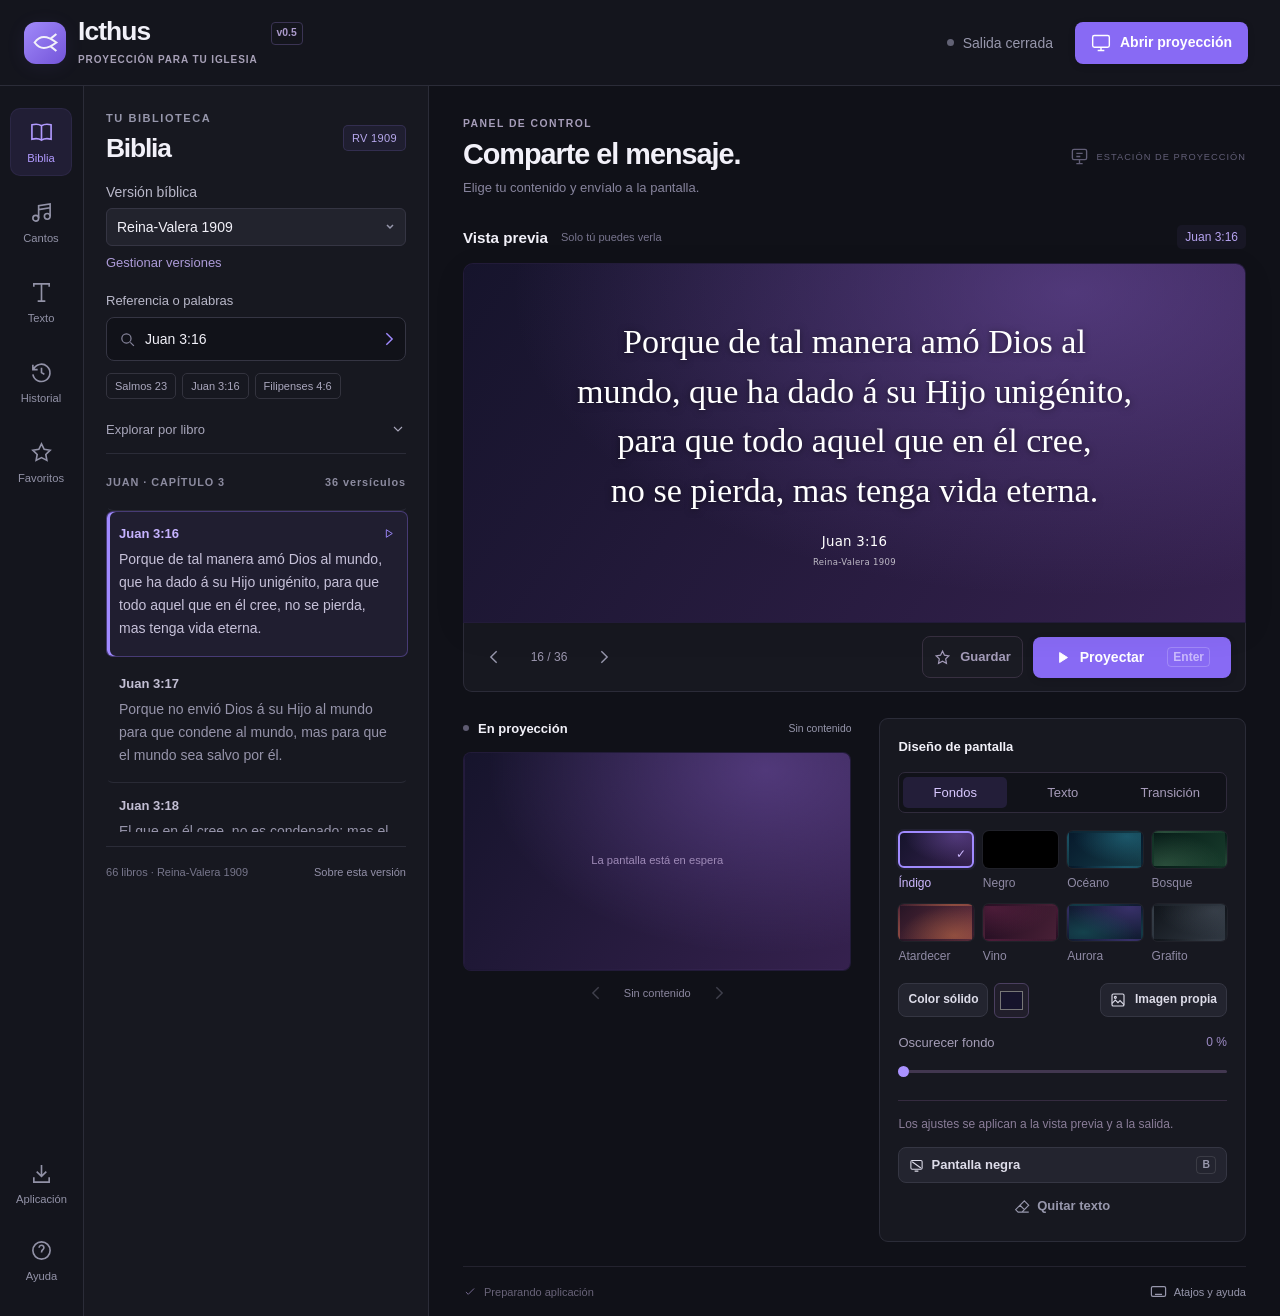
==== index.html @ 7889592a "Publicar Icthus 0.5 como aplicación independiente para Chromebook" ====
<!doctype html>
<html lang="es">
<head>
  <meta charset="utf-8"><meta name="viewport" content="width=device-width, initial-scale=1">
  <meta name="theme-color" content="#101118">
  <meta name="description" content="Icthus: busca versículos, guarda favoritos y proyecta cantos y mensajes en tu iglesia.">
  <title>Icthus · Proyección para tu iglesia</title>
  <link rel="icon" href="./favicon.svg" type="image/svg+xml">
  <link rel="manifest" href="./manifest.webmanifest" crossorigin="use-credentials">
  <link rel="stylesheet" href="./styles.css">
</head>
<body>
  <header class="app-header">
    <a class="brand icthus-brand" href="./" aria-label="Icthus, inicio"><span class="brand-mark"><svg><use href="./icons.svg#fish"/></svg></span><span><strong>Icthus</strong><small>PROYECCIÓN PARA TU IGLESIA</small></span><span class="version-tag">v0.5</span></a>
    <div class="header-actions"><span class="output-status" id="outputStatus"><i></i>Salida cerrada</span><button class="button primary" id="openOutput"><svg><use href="./icons.svg#monitor"/></svg>Abrir proyección</button></div>
  </header>
  <div class="workspace">
    <nav class="rail" aria-label="Secciones">
      <div class="rail-main">
        <button class="rail-button active" data-tab="bible" aria-label="Biblia" aria-pressed="true"><svg><use href="./icons.svg#book"/></svg><span>Biblia</span></button>
        <button class="rail-button" data-tab="songs" aria-label="Cantos" aria-pressed="false"><svg><use href="./icons.svg#music"/></svg><span>Cantos</span></button>
        <button class="rail-button" data-tab="text" aria-label="Texto libre" aria-pressed="false"><svg><use href="./icons.svg#text"/></svg><span>Texto</span></button>
        <button class="rail-button" data-tab="history" aria-label="Historial" aria-pressed="false"><svg><use href="./icons.svg#history"/></svg><span>Historial</span></button>
        <button class="rail-button" data-tab="favorites" aria-label="Favoritos" aria-pressed="false"><svg><use href="./icons.svg#star"/></svg><span>Favoritos</span></button>
      </div>
      <div class="rail-footer"><button class="rail-button" id="openAppTools" aria-label="Instalar Icthus y administrar copias"><svg><use href="./icons.svg#download"/></svg><span>Aplicación</span></button><button class="rail-button" id="openHelp" aria-label="Cómo usar la aplicación"><svg><use href="./icons.svg#help"/></svg><span>Ayuda</span></button></div>
    </nav>
    <aside class="library-panel" aria-label="Biblioteca de contenido">
      <section id="biblePanel" class="content-panel">
        <div class="panel-heading"><div><span class="eyebrow">TU BIBLIOTECA</span><h1>Biblia</h1></div><span class="version-badge" id="versionBadge">RV 1909</span></div>
        <div class="version-picker"><label for="bibleVersion">Versión bíblica</label><select id="bibleVersion"><option value="RV1909">Reina-Valera 1909</option><option value="RVR1960">Reina-Valera 1960 · añadir archivo</option><option value="TLA">Traducción en Lenguaje Actual · añadir archivo</option></select><button class="text-button" id="manageVersions">Gestionar versiones</button></div>
        <form id="bibleSearchForm" class="search-form">
          <label for="bibleSearch">Referencia o palabras</label>
          <div class="search-box"><svg><use href="./icons.svg#search"/></svg><input id="bibleSearch" placeholder="Juan 3:16 o una frase" value="Juan 3:16" autocomplete="off" spellcheck="false"><button type="submit" aria-label="Buscar versículos"><svg><use href="./icons.svg#chevron-right"/></svg></button></div>
        </form>
        <div class="quick-refs" aria-label="Referencias rápidas"><button data-ref="Salmos 23">Salmos 23</button><button data-ref="Juan 3:16">Juan 3:16</button><button data-ref="Filipenses 4:6">Filipenses 4:6</button></div>
        <details class="book-browser"><summary>Explorar por libro <svg><use href="./icons.svg#chevron-down"/></svg></summary><div class="browse-fields"><label>Libro<select id="bookSelect" aria-label="Libro de la Biblia"></select></label><label>Capítulo<select id="chapterSelect" aria-label="Capítulo de la Biblia"></select></label></div><button class="button secondary small" id="browseChapter" type="button">Ver capítulo</button></details>
        <div class="results-heading"><span id="bibleResultsTitle">Cargando Biblia…</span><span id="bibleResultsCount"></span></div>
        <div id="bibleResults" class="results-list" aria-label="Versículos encontrados"><div class="empty-library">Preparando los 66 libros…</div></div>
        <footer class="library-footer"><span id="bibleInfo">Reina-Valera 1909</span><button class="text-button" id="versionInfo">Sobre esta versión</button></footer>
      </section>
      <section id="songsPanel" class="content-panel" hidden>
        <div class="panel-heading"><div><span class="eyebrow">TU BIBLIOTECA</span><h1>Cantos</h1></div><button class="button secondary small" id="addSong" aria-label="Agregar canto"><svg><use href="./icons.svg#plus"/></svg>Agregar</button></div>
        <label class="field-label" for="songSearch">Busca en tus cantos</label><div class="search-box"><svg><use href="./icons.svg#search"/></svg><input id="songSearch" placeholder="Título o parte de la letra" autocomplete="off"></div>
        <div class="song-tools"><button class="button secondary small" id="importSongs"><svg><use href="./icons.svg#upload"/></svg>Importar</button><button class="button secondary small" id="exportSongs"><svg><use href="./icons.svg#download"/></svg>Respaldar</button><input type="file" id="songFile" accept=".txt,.json" hidden></div>
        <details class="draft-browser" id="songDraftBrowser" hidden><summary>Borradores guardados <span id="songDraftCount"></span><svg><use href="./icons.svg#chevron-down"/></svg></summary><div id="songDraftList"></div></details>
        <div class="results-heading"><span>MIS CANTOS</span><span id="songCount"></span></div>
        <div class="results-list" id="songResults" aria-label="Cantos guardados"></div>
        <footer class="library-footer">Tus cantos se guardan en este navegador.<br>Usa «Respaldar» para conservar una copia.</footer>
      </section>
      <section id="textPanel" class="content-panel" hidden>
        <div class="panel-heading"><div><span class="eyebrow">COMPARTE UN MENSAJE</span><h1>Texto libre</h1></div><svg class="heading-icon"><use href="./icons.svg#text"/></svg></div>
        <p class="panel-description">Un anuncio, una bienvenida o lo que necesites compartir.</p>
        <label class="field-label" for="freeTitle">Título <span class="muted">(opcional)</span></label><input class="text-input" id="freeTitle" maxlength="160" placeholder="Bienvenidos a casa">
        <label class="field-label" for="freeText">Mensaje</label><textarea id="freeText" class="text-input free-text" maxlength="20000" placeholder="Escribe aquí tu mensaje…"></textarea>
        <p class="field-hint">Deja una línea vacía para comenzar otra diapositiva. Los textos largos se dividen automáticamente.</p>
        <div class="draft-status-row"><span id="textDraftStatus" class="draft-status" role="status">Los cambios se guardan automáticamente.</span><button class="text-button" id="discardTextDraft">Vaciar borrador</button></div>
        <button class="button secondary" id="prepareText"><svg><use href="./icons.svg#play"/></svg>Preparar vista previa</button>
      </section>
      <section id="historyPanel" class="content-panel" hidden>
        <div class="panel-heading"><div><span class="eyebrow">VUELVE AL MENSAJE</span><h1>Historial</h1></div><svg class="heading-icon"><use href="./icons.svg#history"/></svg></div>
        <p class="panel-description">Tus últimos 60 contenidos proyectados. Elige uno para recuperarlo en la vista previa.</p>
        <div class="results-heading"><span>CONTENIDO RECIENTE</span><span id="historyCount">0</span></div>
        <div class="results-list saved-list" id="historyResults" aria-label="Historial de proyección"></div>
        <footer class="library-footer"><span>Guardado en este navegador.</span><button class="text-button" id="clearHistory">Vaciar historial</button></footer>
      </section>
      <section id="favoritesPanel" class="content-panel" hidden>
        <div class="panel-heading"><div><span class="eyebrow">SIEMPRE A MANO</span><h1>Favoritos</h1></div><svg class="heading-icon"><use href="./icons.svg#star"/></svg></div>
        <p class="panel-description">Versículos, cantos y mensajes que quieres tener a un clic.</p>
        <div class="results-heading"><span>MI SELECCIÓN</span><span id="favoritesCount">0</span></div>
        <div class="results-list saved-list" id="favoritesResults" aria-label="Contenido favorito"></div>
        <footer class="library-footer">Pulsa la estrella de la vista previa para guardar o quitar un favorito.</footer>
      </section>
    </aside>
    <main class="control-panel">
      <div class="control-heading"><div><span class="eyebrow">PANEL DE CONTROL</span><h2>Comparte el mensaje.</h2><p>Elige tu contenido y envíalo a la pantalla.</p></div><span class="control-label"><svg><use href="./icons.svg#projector"/></svg>ESTACIÓN DE PROYECCIÓN</span></div>
      <section class="song-parts-panel" id="songPartsPanel" aria-label="Partes del canto seleccionado" hidden>
        <div class="song-parts-heading"><div><span class="eyebrow">PARTES DEL CANTO</span><h3 id="songPartsTitle"></h3></div><button class="button secondary small" id="editSelectedSong">Editar partes</button></div>
        <p class="song-parts-help">Elige una parte para verla en la vista previa, o pulsa su botón <strong>Proyectar</strong> para enviarla directamente. Después puedes avanzar con las flechas del teclado.</p>
        <div id="songPartSteps" class="song-part-steps" aria-label="Secuencia del canto"></div>
      </section>
      <section class="preview-section" aria-label="Vista previa del contenido seleccionado">
        <div class="section-heading"><h3>Vista previa <span>Solo tú puedes verla</span></h3><span class="selection-label" id="selectionLabel">Cargando…</span></div>
        <div id="previewStage" class="slide-stage preview-stage" data-theme="indigo"><div class="stage-placeholder"><svg><use href="./icons.svg#book"/></svg><p>Selecciona un versículo para comenzar</p></div></div>
        <div class="preview-toolbar"><div class="slide-pagination"><button class="icon-button" id="previewPrev" aria-label="Diapositiva anterior en vista previa" disabled><svg><use href="./icons.svg#chevron-left"/></svg></button><span id="previewPosition">0 / 0</span><button class="icon-button" id="previewNext" aria-label="Siguiente diapositiva en vista previa" disabled><svg><use href="./icons.svg#chevron-right"/></svg></button></div><div class="preview-actions"><button class="button favorite-button" id="toggleFavorite" aria-label="Guardar en favoritos" aria-pressed="false" disabled><svg><use href="./icons.svg#star"/></svg><span>Guardar</span></button><button class="button primary project-button" id="projectSlide" disabled><svg><use href="./icons.svg#play"/></svg>Proyectar <kbd>Enter</kbd></button></div></div>
      </section>
      <div class="lower-grid">
        <section class="live-section" aria-label="Contenido enviado a proyección">
          <div class="section-heading"><h3><i class="live-dot" id="liveDot"></i>En proyección</h3><span class="muted" id="liveCaption">Sin contenido</span></div>
          <div id="liveStage" class="slide-stage live-stage" data-theme="indigo"><div class="stage-placeholder small-placeholder"><svg><use href="./icons.svg#monitor"/></svg><p>La pantalla está en espera</p></div></div>
          <div class="live-toolbar"><button class="icon-button" id="livePrev" aria-label="Diapositiva anterior en proyección" disabled><svg><use href="./icons.svg#chevron-left"/></svg></button><span id="livePosition">Sin contenido</span><button class="icon-button" id="liveNext" aria-label="Siguiente diapositiva en proyección" disabled><svg><use href="./icons.svg#chevron-right"/></svg></button></div>
        </section>
        <section class="display-settings" aria-label="Diseño y controles de la pantalla">
          <div class="section-heading"><h3>Diseño de pantalla</h3></div>
          <div class="design-tabs" id="designTabs" role="tablist" aria-label="Ajustes de diseño"><button id="backgroundTab" role="tab" data-design-tab="background" aria-selected="true" aria-controls="designBackground">Fondos</button><button id="textStyleTab" role="tab" data-design-tab="text" aria-selected="false" aria-controls="designText" tabindex="-1">Texto</button><button id="transitionTab" role="tab" data-design-tab="transition" aria-selected="false" aria-controls="designTransition" tabindex="-1">Transición</button></div>
          <div class="design-pane" id="designBackground" role="tabpanel" aria-labelledby="backgroundTab">
            <div class="theme-options expanded-themes" id="themeOptions" role="group" aria-label="Fondos prediseñados"></div>
            <div class="background-tools"><div class="color-background"><button id="solidMode" class="button secondary small" aria-pressed="false">Color sólido</button><input type="color" id="solidColor" value="#16142c" aria-label="Color del fondo"></div><button id="imageMode" class="button secondary small" aria-pressed="false"><svg><use href="./icons.svg#image"/></svg>Imagen propia</button></div>
            <input type="file" id="backgroundImageFile" accept="image/jpeg,image/png,image/webp" hidden>
            <div class="image-controls" id="imageControls" hidden><img id="backgroundImageThumb" alt="Imagen de fondo elegida"><div><p id="imageStatus" role="status">Se guarda en este navegador.</p><button class="text-button" id="changeBackgroundImage">Cambiar imagen</button></div></div>
            <label class="size-label" for="backgroundOverlay">Oscurecer fondo <output id="backgroundOverlayValue">0 %</output></label><input type="range" id="backgroundOverlay" min="0" max="85" step="5" value="0">
          </div>
          <div class="design-pane" id="designText" role="tabpanel" aria-labelledby="textStyleTab" hidden>
            <label class="design-label" for="fontFamily">Tipo de letra</label><select id="fontFamily"></select>
            <label class="size-label" for="fontSize">Tamaño de letra <output id="fontValue">56 px</output></label><div class="font-size-inputs"><input type="range" id="fontSize" min="20" max="160" value="56" step="1"><input id="fontSizeNumber" type="number" min="20" max="160" step="1" value="56" aria-label="Tamaño de letra en píxeles"></div>
            <div class="format-buttons" role="group" aria-label="Estilo del texto"><button id="textBold" aria-label="Negrita" aria-pressed="false"><strong>N</strong></button><button id="textItalic" aria-label="Cursiva" aria-pressed="false"><em>C</em></button><button id="textUppercase" aria-label="Mayúsculas" aria-pressed="false">Aa</button><label class="text-color-label">Color<input type="color" id="textColor" value="#ffffff" aria-label="Color del texto"></label></div>
            <div class="design-columns"><label class="design-label">Alineación<select id="textAlign"><option value="left">Izquierda</option><option value="center" selected>Centro</option><option value="right">Derecha</option></select></label><label class="design-label">Posición<select id="verticalAlign"><option value="top">Arriba</option><option value="center" selected>Centro</option><option value="bottom">Abajo</option></select></label></div>
            <label class="check-label"><input id="autoFit" type="checkbox" checked>Ajustar para que quepa</label><p class="design-hint">Reduce la letra solo cuando el texto no cabe.</p><p class="fit-status" id="fitStatus" role="status"></p>
            <details class="advanced-design"><summary>Más opciones de texto<svg><use href="./icons.svg#chevron-down"/></svg></summary>
              <label class="size-label" for="lineHeight">Interlineado <output id="lineHeightValue">1.45</output></label><input type="range" id="lineHeight" min="1" max="2" step="0.05" value="1.45">
              <label class="size-label" for="letterSpacing">Separación entre letras <output id="letterSpacingValue">0.00 em</output></label><input type="range" id="letterSpacing" min="-0.02" max="0.12" step="0.01" value="0">
              <label class="size-label" for="textMargin">Márgenes <output id="textMarginValue">8 %</output></label><input type="range" id="textMargin" min="3" max="20" step="1" value="8">
              <label class="design-label" for="textShadow">Sombra</label><select id="textShadow"><option value="none">Sin sombra</option><option value="soft" selected>Suave</option><option value="strong">Intensa</option></select>
              <label class="size-label" for="textOutline">Contorno oscuro <output id="textOutlineValue">0 px</output></label><input type="range" id="textOutline" min="0" max="3" step="0.5" value="0">
              <label class="size-label" for="referenceScale">Tamaño de la referencia <output id="referenceScaleValue">39 %</output></label><input type="range" id="referenceScale" min="0.25" max="0.6" step="0.01" value="0.39">
              <label class="check-label"><input id="showReference" type="checkbox" checked>Mostrar referencia o título</label><label class="check-label"><input id="showVersion" type="checkbox" checked>Mostrar versión bíblica</label>
            </details><button class="text-button reset-style" id="resetTextStyle">Restablecer texto</button>
          </div>
          <div class="design-pane" id="designTransition" role="tabpanel" aria-labelledby="transitionTab" hidden>
            <label class="design-label" for="transitionType">Al cambiar de diapositiva</label><select id="transitionType"><option value="none">Sin transición</option><option value="fade" selected>Fundido suave</option><option value="slide">Desplazamiento suave</option></select>
            <label class="size-label" for="transitionDuration">Duración <output id="transitionValue">0.40 s</output></label><div class="font-size-inputs"><input type="range" id="transitionDuration" min="100" max="1500" step="50" value="400"><input id="transitionSeconds" type="number" min="0.1" max="1.5" step="0.05" value="0.4" aria-label="Duración de transición en segundos"></div>
            <p class="design-hint">Usa los botones anterior y siguiente de la vista previa para probarla. La pantalla negra se activa al instante.</p>
          </div>
          <p class="design-applies">Los ajustes se aplican a la vista previa y a la salida.</p>
          <div class="screen-buttons"><button class="button secondary" id="blackout" aria-pressed="false"><svg><use href="./icons.svg#black"/></svg>Pantalla negra <kbd>B</kbd></button><button class="button subtle" id="clearOutput"><svg><use href="./icons.svg#clear"/></svg>Quitar texto</button></div>
        </section>
      </div>
      <footer class="workspace-footer"><span id="offlineStatus"><svg><use href="./icons.svg#check"/></svg>Preparando aplicación</span><button class="text-button" id="shortcutsHelp"><svg><use href="./icons.svg#keyboard"/></svg>Atajos y ayuda</button></footer>
    </main>
  </div>
  <dialog id="songDialog" class="modal song-editor-modal">
    <form id="songForm">
      <div class="modal-heading"><div><span class="eyebrow">TU BIBLIOTECA</span><h2 id="songDialogTitle">Agregar canto</h2></div><button class="icon-button" type="button" data-close="songDialog" aria-label="Cerrar editor de canto"><svg><use href="./icons.svg#close"/></svg></button></div>
      <input type="hidden" id="songId"><label class="field-label" for="songTitle">Título del canto</label><input id="songTitle" class="text-input" required maxlength="160" placeholder="Nombre del canto">
      <div class="song-editor-grid">
        <div class="song-editor-parts">
          <h3>Letra por partes</h3><p class="song-editor-help">Agrega una parte, elige si es verso, coro o precoro y escribe su letra.</p>
          <div id="songSectionsEditor" class="song-sections-editor" aria-label="Partes de la letra"></div>
          <div class="song-add-parts" aria-label="Agregar una parte"><button type="button" class="button secondary small" data-add-song-part="verse">+ Verso</button><button type="button" class="button secondary small" data-add-song-part="chorus">+ Coro</button><button type="button" class="button secondary small" data-add-song-part="prechorus">+ Precoro</button><button type="button" class="button secondary small" data-add-song-part="bridge">+ Puente</button><button type="button" class="text-button" data-add-song-part="other">Otra parte</button></div>
          <details class="song-paste" id="songPasteDetails"><summary>¿Ya tienes la letra completa? Pégala aquí</summary><label class="field-label" for="songLyrics">Letra completa</label><textarea id="songLyrics" class="text-input" maxlength="50000" rows="7" placeholder="Verso 1&#10;Letra del verso…&#10;&#10;Coro&#10;Letra del coro…"></textarea><p class="song-editor-help">Separa las partes con una línea vacía. Se reconocen encabezados como Coro, Verso 1, Precoro y Puente. Después puedes cambiar el tipo de cada parte.</p><p class="song-editor-help" id="songPasteReplace" hidden>Al convertir la letra se reemplazarán las partes de este borrador.</p><button type="button" class="button secondary small" id="splitSongLyrics">Convertir en partes</button></details>
        </div>
        <aside class="song-order-editor" aria-label="Orden de proyección del canto">
          <h3>Orden al proyectar</h3><p class="song-editor-help">Puedes repetir el coro agregándolo otra vez al orden. Su letra se guarda una sola vez.</p>
          <ol id="songOrderList" class="song-order-list" aria-label="Pasos del canto"></ol>
          <label class="field-label" for="songOrderPart">Agregar al orden</label><div class="song-order-add"><select id="songOrderPart" class="text-input"></select><button type="button" class="button secondary small" id="addSongOrder">Agregar</button></div>
          <button type="button" class="text-button" id="resetSongOrder">Usar el orden de las partes</button><p class="song-editor-help" id="songEditorCount" role="status"></p>
        </aside>
      </div>
      <div class="draft-status-row"><span id="songDraftStatus" class="draft-status" role="status">Los cambios se guardan automáticamente.</span><button type="button" class="text-button" id="discardSongDraft">Descartar borrador</button></div>
      <p class="form-error" id="songError" role="alert"></p><div class="modal-footer song-editor-footer"><button type="button" class="button secondary" data-close="songDialog">Cerrar</button><button type="submit" class="button primary">Guardar canto</button></div>
    </form>
  </dialog>
  <dialog id="versionsDialog" class="modal versions-modal">
    <div class="modal-heading"><div><span class="eyebrow">EL TEXTO QUE USA TU IGLESIA</span><h2>Versiones bíblicas</h2></div><button class="icon-button" data-close="versionsDialog" aria-label="Cerrar versiones"><svg><use href="./icons.svg#close"/></svg></button></div>
    <div id="versionAvailability" class="version-availability"></div>
    <p class="panel-description">RVR1960 y TLA se activan al importar sus archivos digitales autorizados. No vienen incluidas en esta descarga. Los archivos que importes quedarán en este navegador para buscar y proyectar sin conexión.</p>
    <label class="field-label" for="importVersionTarget">Versión del archivo</label><select class="text-input" id="importVersionTarget"><option value="RVR1960">Reina-Valera 1960</option><option value="TLA">Traducción en Lenguaje Actual</option></select>
    <label class="field-label" for="importVersionSource">Cómo importar</label><select class="text-input" id="importVersionSource"><option value="file">Archivo de tu equipo</option><option value="url">Enlace al archivo JSON</option></select>
    <div id="versionFileFields"><label class="field-label" for="bibleVersionFile">Archivo de la Biblia (.json)</label><input type="file" class="text-input" id="bibleVersionFile" accept=".json,application/json"></div>
    <div id="versionUrlFields" hidden><label class="field-label" for="bibleVersionUrl">Enlace del archivo (.json)</label><input type="url" class="text-input" id="bibleVersionUrl" placeholder="https://ejemplo.com/biblia.json" autocomplete="off" spellcheck="false"><p class="field-hint">La descarga comienza al pulsar Importar versión. Después podrás usarla sin conexión en este navegador.</p></div>
    <p class="field-hint">Se aceptan archivos de hasta 15 MB con los 66 libros, incluidos los formatos Scrollmapper y Snapshots.</p>
    <p id="versionImportError" class="form-error" role="alert"></p><p id="versionImportStatus" class="draft-status" role="status"></p>
    <div class="modal-footer"><a class="text-button" href="https://ubscopyrights.org/index.php/pages/view/rules" target="_blank" rel="noopener">Información de las ediciones</a><button class="button primary" id="importBibleVersion">Importar versión</button></div>
  </dialog>
  <dialog id="appToolsDialog" class="modal app-tools-modal" aria-labelledby="appToolsTitle">
    <div class="modal-heading"><div><span class="eyebrow">ICTHUS EN TU EQUIPO</span><h2 id="appToolsTitle">Instalación y copias</h2></div><button class="icon-button" data-close="appToolsDialog" aria-label="Cerrar instalación y copias"><svg><use href="./icons.svg#close"/></svg></button></div>
    <div class="app-tools-content">
      <h3>Instalar Icthus</h3><p id="installationStatus" role="status">Puedes instalar Icthus desde el menú de Chrome.</p>
      <button class="button primary" id="installIcthus" disabled><svg><use href="./icons.svg#download"/></svg>Instalar Icthus</button>
      <p id="installChromeHelp">En tu Chromebook, abre el menú de Chrome y elige <strong>Transmitir, guardar y compartir → Instalar página como app</strong>. También puede aparecer un icono de instalación en la barra de direcciones.</p>
      <p id="hostedInstallNotice" class="install-hint" hidden>Para tener la copia independiente, instala Icthus desde su nuevo enlace de GitHub Pages. Instalarla desde este enlace conserva el alojamiento actual.</p>
      <p id="appOfflineInfo">Abre Icthus con internet y espera el aviso «Lista sin conexión» antes de usarla sin red.</p>
      <h3>Trasladar mis datos</h3><p>La copia incluye cantos con sus partes y orden, favoritos, historial, borradores y ajustes. Guárdala para llevarlos a otro enlace o equipo.</p>
      <button class="button secondary" id="exportAppData"><svg><use href="./icons.svg#download"/></svg>Descargar copia de mis datos</button>
      <p>Las versiones bíblicas y las imágenes de fondo se vuelven a importar en el nuevo enlace.</p>
      <label for="appBackupFile" class="field-label">Restaurar una copia de Icthus (.json)</label><input id="appBackupFile" type="file" accept="application/json,.json">
      <p id="appBackupSummary" class="backup-summary" hidden></p>
      <p>Restaurar reemplaza los cantos, favoritos, historial, borradores y ajustes de este enlace por los de la copia.</p>
      <button class="button secondary" id="restoreAppData" disabled>Restaurar esta copia</button>
      <p id="appBackupError" class="form-error" role="alert"></p><p id="appBackupStatus" class="draft-status" role="status"></p>
      <section id="hostedPackageDownload" hidden><h3>Copia independiente</h3><p>Paquete preparado para publicar en GitHub Pages, con instrucciones para instalar Icthus en tu Chromebook. Tus datos personales se trasladan por separado con la copia de arriba.</p><a class="button secondary" href="./icthus-independiente.zip" download><svg><use href="./icons.svg#download"/></svg>Descargar paquete independiente</a></section>
    </div><div class="modal-footer"><button class="button secondary" data-close="appToolsDialog">Cerrar</button></div>
  </dialog>
  <dialog id="helpDialog" class="modal help-modal">
    <div class="modal-heading"><div><span class="eyebrow">EMPEZAMOS JUNTOS</span><h2>Tu pantalla, lista para compartir.</h2></div><button class="icon-button" data-close="helpDialog" aria-label="Cerrar ayuda"><svg><use href="./icons.svg#close"/></svg></button></div>
    <div class="help-content"><h3>Conecta tu Chromebook</h3><ol><li>Conecta la televisión o el proyector con el cable o adaptador adecuado.</li><li>En <strong>Configuración → Dispositivo → Pantallas</strong>, desactiva la duplicación para tener dos pantallas independientes.</li><li>Pulsa <strong>Abrir proyección</strong> y mueve esa ventana a la pantalla de la iglesia. En Chromebook puedes usar <strong>Buscar + Alt + M</strong>.</li><li>En esa ventana, pulsa <strong>Pantalla completa</strong>. Tu panel de control se queda en la Chromebook.</li></ol>
    <h3>Busca y proyecta al momento</h3><p>Escribe <strong>Juan 3:16</strong>, <strong>1 Juan 4:8</strong>, <strong>Salmos 23</strong>, un rango como <strong>Romanos 8:28-30</strong> o palabras que recuerdes. Elegir contenido solo cambia tu vista previa; pulsa <strong>Proyectar</strong> para enviarlo.</p>
    <h3>Tus cantos</h3><p>Pulsa <strong>Agregar</strong>, escribe el título y añade partes como <strong>Verso, Coro, Precoro o Puente</strong>. Cada parte tiene su propio espacio para la letra. Si ya tienes la letra completa, pégala en el editor y pulsa <strong>Convertir en partes</strong>. Revisa sus etiquetas y define el <strong>Orden al proyectar</strong>; puedes agregar el coro varias veces sin duplicar su letra.</p><p>Al elegir un canto aparece su panel de partes. Pulsa una tarjeta para preparar la vista previa o su botón <strong>Proyectar</strong> para mostrarla directamente. Las flechas del teclado avanzan por las pantallas en el orden guardado. También puedes importar letras TXT y respaldos JSON; los respaldos nuevos conservan las partes y su orden.</p><p>Los cantos se guardan en <strong>este navegador y este equipo</strong>. Usa <strong>Respaldar</strong> antes de cambiar de equipo o borrar los datos del navegador. La búsqueda encuentra títulos y letras de tu biblioteca.</p>
    <h3>Atajos fuera de los campos de escritura</h3><div class="shortcut-grid"><kbd>Enter</kbd><span>Proyectar la vista previa</span><kbd>← / →</kbd><span>Cambiar la diapositiva en proyección</span><kbd>B</kbd><span>Activar o quitar pantalla negra</span><kbd>/</kbd><span>Ir al buscador de la sección actual</span><kbd>F</kbd><span>Pantalla completa, en la ventana de proyección</span></div>
    <h3>Fondos y estilo de texto</h3><p>En <strong>Diseño de pantalla</strong> encontrarás las pestañas <strong>Fondos</strong>, <strong>Texto</strong> y <strong>Transición</strong>. Puedes elegir un fondo prediseñado, un color o una imagen propia; ajustar la tipografía, el tamaño y la distribución; y elegir el cambio entre diapositivas. Las imágenes se guardan en este navegador. El tamaño se adapta a la resolución de la pantalla.</p><p><strong>Ajustar para que quepa</strong> reduce la letra cuando hace falta para mostrar el texto completo. Si lo desactivas, revisa el aviso de desbordamiento. Las transiciones respetan la preferencia de movimiento reducido del equipo.</p>
    <h3>Historial y favoritos</h3><p><strong>Historial</strong> conserva los últimos 60 contenidos que envíes a proyección. La estrella de la vista previa guarda un <strong>Favorito</strong>, con su versión bíblica. Recuperar contenido siempre lo prepara primero en la vista previa.</p>
    <h3>Borradores automáticos</h3><p>Mientras escribes un canto o anuncio, Icthus guarda un borrador en este navegador. Los anuncios se recuperan al abrir la aplicación; los cantos se retoman desde <strong>Cantos → Borradores guardados</strong>. Al guardar un canto en tu biblioteca se elimina su borrador. Si no hay espacio para guardar, aparecerá un aviso.</p>
    <h3>Versiones bíblicas</h3><p>La descarga incluye <strong>Reina-Valera 1909</strong>, con su ortografía original, de dominio público. <strong>Reina-Valera 1960</strong> y <strong>Traducción en Lenguaje Actual</strong> aparecen como pendientes hasta que importes sus archivos autorizados en <strong>Gestionar versiones</strong>. El selector conserva la edición activa cuando el archivo solicitado no está cargado.</p><p id="activeVersionCopyright">Reina-Valera 1909 · Dominio público.</p><p>Fuente de RV1909: <a href="https://ebible.org/find/details.php?id=spaRV1909" target="_blank" rel="noopener">eBible.org</a>. <a href="https://support.google.com/chromebook/answer/1060909?hl=es" target="_blank" rel="noopener">Ayuda de Google sobre pantallas</a>.</p>
    <h3>Sin conexión y desde cero</h3><p>Abre la aplicación con internet al menos una vez y espera el aviso <strong>Lista sin conexión</strong>. Después podrás usar el contenido descargado en el mismo navegador. Puedes descargar el código para estudiarlo y seguir construyendo esta aplicación.</p><a class="button secondary code-download" href="./icthus-codigo.zip" download><svg><use href="./icons.svg#download"/></svg>Descargar código fuente</a></div>
  </dialog>
  <div id="toast" class="toast" role="status" aria-live="polite" hidden></div>
  <noscript>Activa JavaScript para buscar y proyectar contenido.</noscript>
  <script type="module" src="./app.js"></script>
</body>
</html>
---- styles.css ----
:root{color-scheme:dark;--bg:#101118;--panel:#171820;--raised:#20212c;--border:#2b2c38;--muted:#9797ac;--text:#f2f1f9;--purple:#a08aff;--accent:#886af4;--green:#69d8ad;font-family:Inter,ui-sans-serif,-apple-system,BlinkMacSystemFont,'Segoe UI',sans-serif;font-size:16px}
*{box-sizing:border-box}body{margin:0;background:var(--bg);color:var(--text)}button,input,textarea,select{font:inherit}button,a,input,textarea,select{-webkit-tap-highlight-color:transparent}button{cursor:pointer;color:inherit}button:disabled{opacity:.35;cursor:default}button:focus-visible,a:focus-visible,summary:focus-visible{outline:2px solid var(--purple);outline-offset:4px}input:focus-visible,textarea:focus-visible,select:focus-visible{outline:2px solid var(--purple);outline-offset:1px}svg{width:20px;height:20px;flex-shrink:0;fill:none;stroke:currentColor;stroke-width:1.7}a{color:var(--purple)}button{border:0;background:none}h1,h2,h3,p{margin:0}h1{font-size:1.65rem;font-weight:650;letter-spacing:-.045em}h2{font-size:1.65rem;font-weight:620;letter-spacing:-.035em}h3{font-size:.95rem;font-weight:570}kbd{font-family:inherit;font-size:.75rem;color:var(--muted);border:1px solid #ffffff1c;border-radius:4px;padding:2px 5px;line-height:1.2}button kbd{margin-left:14px}.muted{color:var(--muted)}[hidden]{display:none!important}.eyebrow{display:block;font-size:.69rem;font-weight:650;letter-spacing:.14em;color:var(--muted);margin-bottom:9px}
.app-header{height:86px;padding:0 32px 0 24px;display:flex;align-items:center;justify-content:space-between;border-bottom:1px solid var(--border);background:#14151d}.brand{display:flex;align-items:center;gap:12px;text-decoration:none;color:var(--text);font-size:.7rem;font-weight:550;letter-spacing:.08em;line-height:1.55}.brand strong{font-size:.92rem;font-weight:750;letter-spacing:.105em}.brand-mark{height:42px;width:42px;background:linear-gradient(135deg,#a18afa,#7354d9);border-radius:12px;display:grid;place-items:center;box-shadow:0 3px 20px #8a6df014}.brand-mark svg{width:25px;height:25px}.version-tag{border:1px solid #3b3454;color:#ab9acb;font-size:.65rem;padding:2px 5px;border-radius:4px;letter-spacing:0;margin-left:1px}.header-actions{display:flex;gap:22px;align-items:center}.output-status{font-size:.875rem;color:var(--muted);display:flex;gap:9px;align-items:center}.output-status i{height:7px;width:7px;border-radius:50%;background:#626275}.output-status.connected{color:var(--green)}.output-status.connected i{background:var(--green);box-shadow:0 0 10px #69d8ad30}
.button{display:inline-flex;justify-content:center;align-items:center;gap:9px;min-height:42px;border-radius:8px;font-size:.875rem;font-weight:560;padding:10px 16px;text-decoration:none;transition:background .15s,transform .15s;line-height:1.3}.button:active:not(:disabled){transform:translateY(1px)}.primary{background:var(--accent);color:#fff;box-shadow:0 2px 7px #0002}.primary:hover:not(:disabled){background:#997bf8}.secondary{background:#23242f;border:1px solid #353643;color:#dddce9}.secondary:hover:not(:disabled){background:#2e2f3c}.subtle{color:var(--muted);border:1px solid transparent}.subtle:hover{background:var(--raised);color:var(--text)}.button.small{min-height:34px;padding:7px 12px;font-size:.8125rem}.button.small svg{width:16px;height:16px}.icon-button{width:34px;height:34px;border-radius:7px;display:inline-grid;place-items:center;color:var(--muted);flex-shrink:0}.icon-button:hover:not(:disabled){background:#ffffff0a;color:var(--text)}.icon-button.purple{background:#a08aff16;color:var(--purple);border:1px solid #a08aff33}.icon-button.purple:hover{background:#a08aff2c}.text-button{display:inline-flex;gap:7px;align-items:center;color:var(--muted);padding:0;font-size:.75rem}.text-button:hover{color:var(--purple)}.text-button svg{width:17px;height:17px}
.workspace{display:grid;grid-template-columns:84px 345px minmax(0,1fr);min-height:calc(100vh - 86px)}.rail{display:flex;flex-direction:column;align-items:center;justify-content:space-between;border-right:1px solid var(--border);padding:22px 10px;gap:28px;background:#14151d}.rail-main{display:grid;gap:12px;width:100%}.rail-button{display:flex;flex-direction:column;align-items:center;justify-content:center;gap:8px;color:#9292a7;width:62px;height:68px;border-radius:10px;font-size:.7rem}.rail-button svg{width:23px;height:23px}.rail-button.active{background:#8c6afa1b;color:#b19aff;box-shadow:inset 0 0 0 1px #a08aff14}.rail-button:hover{background:#ffffff06}.rail-button.active:hover{background:#8c6afa25}.library-panel{border-right:1px solid var(--border);background:var(--panel);min-width:0}.content-panel{display:flex;flex-direction:column;height:calc(100vh - 86px);min-height:730px;padding:26px 22px 0}.panel-heading{display:flex;justify-content:space-between;align-items:center;margin-bottom:26px}.version-badge{font-size:.69rem;letter-spacing:.03em;background:#8c6afa13;border:1px solid #a08aff27;border-radius:5px;color:#b7a8ed;padding:6px 8px}.search-form label,.field-label{display:block;font-size:.8125rem;color:#b9b8c9;margin-bottom:9px}.search-box{display:flex;align-items:center;gap:9px;border:1px solid #353543;border-radius:8px;background:#111219;min-height:44px;padding-left:12px}.search-box>svg{width:17px;height:17px;color:#88869d}.search-box input{width:100%;min-width:0;border:0;background:transparent;outline:none;color:var(--text);font-size:.875rem;padding:11px 0}.search-box:focus-within{border-color:#a08aff;box-shadow:0 0 0 2px #a08aff14}.search-box input:focus-visible{outline:none}.search-box button{height:42px;width:34px;display:grid;place-items:center;color:var(--purple);flex-shrink:0}.search-box input::placeholder{color:#747488}.quick-refs{display:flex;gap:6px;flex-wrap:wrap;margin:12px 0 22px}.quick-refs button{padding:6px 8px;border:1px solid #33333e;color:#aaa7bd;font-size:.69rem;border-radius:5px;white-space:nowrap}.quick-refs button:hover{border-color:#7663b2;color:#c6b8fa;background:#a08aff09}.book-browser{padding-bottom:16px;border-bottom:1px solid var(--border);margin-bottom:20px}.book-browser summary{display:flex;align-items:center;justify-content:space-between;font-size:.8125rem;color:#a8a6ba;cursor:pointer;list-style:none}.book-browser summary::-webkit-details-marker{display:none}.book-browser summary svg{width:16px;height:16px}.book-browser[open] summary svg{transform:rotate(180deg)}.browse-fields{display:grid;grid-template-columns:1fr 86px;gap:8px;margin:15px 0 10px}.browse-fields label{font-size:.75rem;color:var(--muted);display:grid;gap:6px}select{width:100%;background:#22232d;border:1px solid #353543;border-radius:6px;padding:8px 26px 8px 10px;appearance:none;color:var(--text);background-image:url("data:image/svg+xml,%3Csvg xmlns='http://www.w3.org/2000/svg' width='12' height='12' fill='none' stroke='%239797ac' stroke-width='1.5'%3E%3Cpath d='m3 4 3 3 3-3'/%3E%3C/svg%3E");background-repeat:no-repeat;background-position:right 9px center}.results-heading{display:flex;justify-content:space-between;gap:5px;margin-bottom:12px;font-size:.68rem;letter-spacing:.085em;font-weight:600;color:#8c8b9f;line-height:1.5}.results-list{overflow:auto;flex:1;min-height:130px;margin-right:-10px;padding-right:8px;scrollbar-width:thin;scrollbar-color:#3b3b4b transparent}.verse-card{display:block;width:100%;text-align:left;border:1px solid transparent;border-bottom-color:#292a35;padding:14px 12px 15px;border-radius:7px;position:relative}.verse-card .verse-title{display:flex;justify-content:space-between;align-items:center;font-size:.8125rem;color:#c3bfd4;font-weight:600;margin-bottom:7px}.verse-card .verse-title svg{width:13px;height:13px;color:var(--purple);opacity:0}.verse-card .verse-body{font-size:.875rem;line-height:1.65;color:#9694aa;display:-webkit-box;-webkit-line-clamp:4;-webkit-box-orient:vertical;overflow:hidden}.verse-card:hover{background:#ffffff03}.verse-card.selected{background:#8b6bf014;border-color:#8e6ff05c;box-shadow:inset 3px 0 #a08aff;margin-bottom:4px}.verse-card.selected .verse-title{color:#c6b3ff}.verse-card.selected .verse-title svg{opacity:1}.verse-card.selected .verse-body{color:#c6c1d9}.library-footer{border-top:1px solid var(--border);padding:16px 0 18px;margin-top:14px;color:#77768b;font-size:.69rem;line-height:1.7;display:flex;flex-wrap:wrap;justify-content:space-between;gap:4px}.library-footer .text-button{font-size:.69rem;color:#9390a8}.heading-icon{color:var(--purple);height:28px;width:28px}.panel-description{font-size:.875rem;line-height:1.65;color:var(--muted);margin-bottom:24px}.text-input{width:100%;background:#111219;border:1px solid #353543;border-radius:7px;color:var(--text);font-size:.875rem;line-height:1.6;padding:10px 12px;margin-bottom:20px}.text-input::placeholder{color:#717084}.free-text{height:250px;resize:vertical;margin-bottom:10px}.field-hint{font-size:.75rem;color:#9995af;line-height:1.7;margin:0 0 20px}.song-tools{display:flex;gap:8px;margin:15px 0 24px}.song-card{border:1px solid #30313d;background:#1c1d27;padding:14px;border-radius:8px;margin-bottom:10px}.song-card.selected{border-color:#a08aff66;background:#8b6bf010}.song-main{display:block;text-align:left;width:100%;padding:0}.song-title{font-size:.9375rem;font-weight:550;margin-bottom:7px;display:flex;gap:9px;align-items:center}.song-title svg{color:var(--purple);width:16px;height:16px}.song-desc{font-size:.75rem;color:#9592a8;white-space:nowrap;overflow:hidden;text-overflow:ellipsis;line-height:1.5}.song-bottom{display:flex;justify-content:space-between;align-items:center;margin-top:10px;color:#8d899f;font-size:.69rem}.song-bottom .icon-button{width:27px;height:27px}.song-bottom svg{width:14px;height:14px}.song-actions{display:flex;gap:3px}.empty-library{font-size:.875rem;line-height:1.8;color:var(--muted);padding:22px 10px}.empty-library strong{display:block;color:#cecada;font-weight:500;margin-bottom:8px}.search-error{padding:15px;border:1px solid #b8776733;background:#aa5e4c0c;border-radius:8px;font-size:.875rem;line-height:1.7;color:#e0ada0}
.control-panel{padding:32px 34px 0;min-width:0;max-width:1550px;width:100%;margin:0 auto}.control-heading{display:flex;justify-content:space-between;gap:15px;align-items:center;margin-bottom:30px}.control-heading .eyebrow{font-size:.65rem;margin-bottom:9px;color:#a69db9}.control-heading h2{font-size:1.8rem}.control-heading p{color:#87849d;font-size:.8125rem;margin-top:9px}.control-label{font-size:.58rem;color:#615e76;letter-spacing:.11em;display:flex;align-items:center;gap:8px;white-space:nowrap}.control-label svg{width:19px;height:19px}.section-heading{display:flex;justify-content:space-between;align-items:center;gap:8px;margin-bottom:14px;min-height:20px}.section-heading h3{display:flex;gap:9px;align-items:center}.section-heading h3>span{font-size:.69rem;color:#78758e;font-weight:400;margin-left:4px}.selection-label{font-size:.75rem;color:#b6a3f0;background:#9a7afa0e;padding:5px 8px;border-radius:5px}.slide-stage{position:relative;overflow:hidden;isolation:isolate;display:flex;align-items:center;justify-content:center;text-align:center;container-type:inline-size;background:#17122b;border:1px solid #50417333;border-radius:10px;aspect-ratio:16/9;color:white}.slide-stage::before{content:'';position:absolute;inset:0;z-index:-2;background:radial-gradient(ellipse at 75% 12%,#7855c25c,transparent 68%),radial-gradient(ellipse at 4% 100%,#44288277,transparent 70%),linear-gradient(115deg,#16142c,#302046);pointer-events:none}.slide-stage::after{content:'';position:absolute;width:130%;height:100%;border-radius:50%;border:1px solid #b8a0f411;transform:rotate(-27deg);left:-20%;top:50%;z-index:-1;box-shadow:0 -25px 0 0 #c0a4ff03,0 -50px 0 0 #c0a4ff02;pointer-events:none}.slide-stage[data-theme="midnight"]::before{background:#000}.slide-stage[data-theme="midnight"]::after{display:none}.slide-stage[data-theme="ocean"]::before{background:radial-gradient(ellipse at 80% 0%,#23677988,transparent 70%),linear-gradient(135deg,#071a2c,#122735)}.slide-stage[data-theme="ocean"]::after{border-color:#82c5d614}.slide-stage.is-black{background:#000!important;border-color:#29292f}.slide-stage.is-black::before,.slide-stage.is-black::after{display:none}.slide-inner{width:84%;max-height:90%;position:relative;flex-shrink:0}.slide-text{font-family:Georgia,'Times New Roman',serif;font-weight:400;line-height:1.45;letter-spacing:.003em;white-space:pre-line;overflow-wrap:anywhere;text-wrap:balance;text-shadow:0 2px 18px #0003}.slide-reference{font-family:Inter,ui-sans-serif,system-ui,sans-serif;font-size:.39em;line-height:1.5;margin-top:1.6em;font-weight:500;letter-spacing:.04em;white-space:pre-wrap}.slide-reference:empty{display:none}.slide-version{font-size:.25em;letter-spacing:.07em;line-height:1.5;color:#d2c9e0a6;margin-top:.65em}.slide-version:empty{display:none}.stage-placeholder{display:grid;justify-items:center;gap:15px;color:#9e8ab7;font-size:.875rem;padding:28px;line-height:1.6}.stage-placeholder svg{width:35px;height:35px;opacity:.45}.stage-placeholder.small-placeholder{color:#77728b;font-size:.75rem;gap:10px}.small-placeholder svg{width:25px;height:25px}.preview-toolbar{display:flex;justify-content:space-between;gap:16px;align-items:center;background:#171820;border:1px solid #2b2b38;border-top:0;border-radius:0 0 9px 9px;padding:13px 14px}.preview-stage{border-radius:10px 10px 0 0;box-shadow:0 8px 35px #0001}.slide-pagination{display:flex;align-items:center;gap:7px;color:#9b96ae;font-size:.75rem;font-variant-numeric:tabular-nums}.slide-pagination span{min-width:60px;text-align:center}.project-button{padding:10px 21px;min-height:41px}.project-button kbd{color:#e6dcffb0;border-color:#e6dcff44}.project-button svg{width:17px;height:17px;fill:currentColor;stroke-width:1.4}.lower-grid{display:grid;grid-template-columns:1.06fr 1fr;gap:28px;margin-top:26px}.live-section,.display-settings{min-width:0}.live-section .section-heading h3{font-size:.8125rem}.live-section .section-heading>.muted{font-size:.65rem}.live-dot{display:block;width:6px;height:6px;background:#5e5b71;border-radius:50%}.live-dot.active{background:var(--green);box-shadow:0 0 8px #69d8ad44}.live-stage{border-radius:8px}.live-toolbar{display:flex;align-items:center;justify-content:center;gap:10px;margin-top:5px;font-size:.69rem;color:#8b879f}.live-toolbar span{text-align:center;min-width:60px}.display-settings{background:#171820;border:1px solid var(--border);border-radius:9px;padding:17px 18px;align-self:start}.display-settings .section-heading{margin-bottom:16px}.display-settings h3{font-size:.8125rem}.theme-options{display:grid;grid-template-columns:repeat(3,1fr);gap:9px;margin-bottom:19px}.theme-swatch{padding:0;text-align:left;color:#8f8aa4;font-size:.65rem}.theme-swatch>span{display:block;height:35px;border-radius:6px;background:linear-gradient(120deg,#25203e,#503267);margin-bottom:7px;border:2px solid transparent;position:relative;box-shadow:0 0 0 1px #ffffff0a}.theme-swatch.selected{color:#cdb8ff}.theme-swatch.selected>span{border-color:#a08aff;box-shadow:0 0 0 2px #a08aff13}.theme-swatch.selected>span::after{content:'✓';position:absolute;right:6px;bottom:3px;color:#cdb8ff;font-size:.75rem}.theme-swatch[data-theme="midnight"]>span{background:#030405}.theme-swatch[data-theme="ocean"]>span{background:linear-gradient(120deg,#102535,#235463)}.size-label{display:flex;align-items:center;justify-content:space-between;color:#a49db6;font-size:.75rem;margin-bottom:9px}.size-label output{color:#9d8bc5;font-size:.69rem;font-variant-numeric:tabular-nums}.size-control{display:flex;align-items:center;gap:12px;margin-bottom:16px;color:#726a89}.size-control>span:first-child{font-size:.75rem}.size-control>span:last-child{font-size:1.1rem}input[type="range"]{appearance:none;width:100%;height:3px;background:#423750;border-radius:5px;cursor:pointer;margin:9px 0}input[type="range"]::-webkit-slider-thumb{appearance:none;background:#aa92ff;width:11px;height:11px;border-radius:50%}input[type="range"]::-moz-range-thumb{border:0;background:#aa92ff;width:11px;height:11px;border-radius:50%}.screen-buttons{display:flex;flex-direction:column;gap:6px}.screen-buttons .button{font-size:.75rem;min-height:34px;padding:8px 10px;gap:7px}.screen-buttons svg{width:15px;height:15px}.screen-buttons kbd{font-size:.65rem;margin-left:auto}.screen-buttons .subtle{min-height:29px}.screen-buttons [aria-pressed="true"]{color:var(--purple);background:#8c6afa1b;border-color:#8c6afa66}.workspace-footer{border-top:1px solid #24232f;margin-top:24px;padding:16px 0;display:flex;justify-content:space-between;gap:12px;font-size:.69rem;color:#686378}.workspace-footer>span{display:flex;gap:7px;align-items:center}.workspace-footer>span svg{width:14px;height:14px;color:#776b92}.workspace-footer>span.ready svg{color:#76b59c}.workspace-footer .text-button{font-size:.69rem}
.modal{border:1px solid #3b354d;border-radius:14px;color:var(--text);background:#1a1923;width:min(560px,calc(100vw - 32px));padding:27px;box-shadow:0 20px 100px #0008;max-height:90vh}.modal::backdrop{background:#05050abf;backdrop-filter:blur(4px)}.modal-heading{display:flex;justify-content:space-between;align-items:flex-start;gap:18px;margin-bottom:25px}.modal-heading h2{font-size:1.35rem;line-height:1.4}.modal-heading .eyebrow{font-size:.65rem}.modal-heading .icon-button{margin:-5px -7px 0 0}.lyrics-input{height:260px;resize:vertical;margin-bottom:10px}.modal-footer{display:flex;gap:10px;justify-content:flex-end;margin-top:20px}.form-error{font-size:.8125rem;color:#e5a59b}.help-modal{width:min(680px,calc(100vw - 32px))}.help-content{font-size:.875rem;color:#a9a2ba;line-height:1.8}.help-content h3{color:#e1d9ef;font-size:.9375rem;margin:26px 0 10px}.help-content h3:first-child{margin-top:0}.help-content strong{font-weight:550;color:#d6cde7}.help-content p{margin-bottom:12px}.help-content ol{padding-left:22px}.help-content li{padding-left:5px;margin-bottom:9px}.shortcut-grid{display:grid;grid-template-columns:75px 1fr;gap:9px;align-items:center}.shortcut-grid kbd{text-align:center;justify-self:start;font-size:.75rem;line-height:1.6;min-width:45px}.code-download{margin-top:8px}.toast{position:fixed;bottom:26px;left:50%;transform:translateX(-50%);background:#30283e;border:1px solid #67537d;border-radius:9px;color:#eee6fa;padding:13px 20px;z-index:20;box-shadow:0 8px 35px #0006;font-size:.875rem;max-width:min(600px,90vw);line-height:1.5}
.preview-stage{width:100%;max-height:360px}.live-caption{overflow:hidden;text-overflow:ellipsis;white-space:nowrap}.selection-label{max-width:55%;overflow:hidden;text-overflow:ellipsis;white-space:nowrap}#liveCaption{max-width:52%;overflow:hidden;text-overflow:ellipsis;white-space:nowrap}
@media(min-width:1550px){.workspace{grid-template-columns:88px 380px minmax(0,1fr)}.control-panel{padding-left:50px;padding-right:50px}.content-panel{padding:30px 26px 0}.lower-grid{gap:35px}.control-heading{margin-bottom:32px}}
@media(max-width:1180px){.workspace{grid-template-columns:72px 300px minmax(0,1fr)}.rail{padding-left:5px;padding-right:5px}.control-panel{padding:27px 23px 0}.control-label{display:none}.content-panel{padding:25px 17px 0}.lower-grid{gap:18px}.section-heading h3>span{display:none}.theme-options{gap:6px}.display-settings{padding:14px}.project-button{padding:10px 14px}.project-button kbd{display:none}.preview-toolbar{padding:10px}.quick-refs{gap:5px}.quick-refs button{font-size:.65rem}.output-status{font-size:.8125rem}}
@media(max-width:960px){.workspace{grid-template-columns:68px 280px minmax(0,1fr)}.lower-grid{grid-template-columns:1fr}.live-stage{max-width:100%;width:100%}.live-section{display:block}.display-settings{margin-bottom:0}.theme-swatch>span{height:32px}.screen-buttons{flex-direction:row}.screen-buttons .button{flex:1}.screen-buttons kbd{display:none}.display-settings .theme-options{margin-bottom:14px}.control-heading h2{font-size:1.5rem}.control-panel{padding:25px 20px 0}.control-heading{margin-bottom:24px}.content-panel{min-height:900px}.selection-label{font-size:.65rem}.section-heading{flex-wrap:wrap}.header-actions{gap:12px}.app-header{padding-right:20px}.brand{gap:9px}}
@media(max-width:740px){.app-header{height:75px;padding:0 14px}.brand-mark{width:35px;height:35px;border-radius:9px}.brand-mark svg{width:23px;height:23px}.brand{font-size:.58rem;gap:8px}.brand strong{font-size:.75rem}.version-tag{display:none}.output-status{display:none}.header-actions .button{font-size:.75rem;min-height:38px;padding:8px 12px;gap:6px}.header-actions svg{width:17px;height:17px}.workspace{grid-template-columns:1fr;min-height:calc(100vh - 75px)}.rail{flex-direction:row;justify-content:space-between;align-items:center;border-right:0;border-bottom:1px solid var(--border);padding:8px 13px;gap:0}.rail-main{display:flex;width:auto;gap:8px}.rail-button{width:auto;min-width:85px;height:40px;flex-direction:row;gap:7px;font-size:.8125rem;padding:8px 13px}.rail-button svg{height:18px;width:18px}.rail>.rail-button{min-width:40px;padding:8px}.rail>.rail-button span{display:none}.library-panel{border-right:0;border-bottom:1px solid var(--border)}.content-panel{height:auto;min-height:0;padding:23px 22px 0}.panel-heading{margin-bottom:19px}.panel-heading h1{font-size:1.5rem}.panel-heading .eyebrow{font-size:.65rem;margin-bottom:6px}.results-list{max-height:255px;min-height:100px;margin-right:-4px;padding-right:4px}.quick-refs{margin-bottom:15px}.quick-refs button{font-size:.75rem}.book-browser{margin-bottom:15px;padding-bottom:13px}.results-heading{font-size:.69rem}.verse-card .verse-body{-webkit-line-clamp:2}.library-footer{padding:12px 0;margin-top:12px}.control-panel{padding:25px 22px 0}.control-heading{margin-bottom:23px}.control-heading h2{font-size:1.5rem}.control-heading p{font-size:.8125rem}.lower-grid{grid-template-columns:1fr 1fr;gap:17px;margin-top:23px}.display-settings{padding:13px;align-self:start}.live-section .section-heading>.muted{display:none}.live-stage{aspect-ratio:4/3}.theme-options{gap:5px}.theme-swatch{font-size:.6rem}.theme-swatch>span{height:29px}.screen-buttons{flex-direction:column}.screen-buttons .button{font-size:.69rem;padding:8px 5px}.size-label{font-size:.69rem}.size-control{gap:7px}.workspace-footer{font-size:.65rem}.workspace-footer .text-button{font-size:.65rem}.workspace-footer .text-button svg{display:none}.free-text{height:190px}.preview-toolbar{padding:9px}.project-button{padding:9px 17px;min-height:38px}.slide-pagination{gap:2px}.slide-pagination span{min-width:50px}.song-tools{margin-bottom:18px}.panel-description{margin-bottom:18px}.content-panel#textPanel{padding-bottom:20px}}
@media(max-width:390px){.rail-button{min-width:75px;padding:8px 10px}.content-panel,.control-panel{padding-left:16px;padding-right:16px}.brand{letter-spacing:.03em}.brand strong{font-size:.68rem}.header-actions .button{font-size:.69rem;padding:8px 9px}.lower-grid{gap:12px}.display-settings{padding:11px}.screen-buttons .button{font-size:.65rem}.section-heading h3{font-size:.8125rem}.live-section .section-heading h3{font-size:.75rem}.size-label{font-size:.65rem}}
@media(prefers-reduced-motion:reduce){*{transition:none!important;scroll-behavior:auto!important}}
.icthus-brand strong{display:block;font-size:1.65rem;letter-spacing:-.035em;font-weight:650;line-height:1.12}.icthus-brand small{display:block;font-size:.625rem;letter-spacing:.09em;margin-top:5px;color:#a7a0b7}.icthus-brand .brand-mark svg{width:29px;height:29px}.icthus-brand .version-tag{align-self:flex-start;margin-top:5px}
.version-picker{margin:-6px 0 22px}.version-picker label{display:block;color:#b9b8c9;font-size:.875rem;margin-bottom:8px}.version-picker select{font-size:.875rem;padding:10px 30px 10px 10px}.version-picker .text-button{font-size:.8125rem;margin-top:9px;color:#ad9bd8}.version-availability{margin-bottom:20px}.version-state{border-bottom:1px solid var(--border);padding:13px 0;display:flex;align-items:center;justify-content:space-between;gap:15px}.version-state strong{font-size:.875rem;font-weight:550}.version-state span{font-size:.75rem;color:#aaa0b5;text-align:right;white-space:nowrap}.version-state span.available{color:var(--green)}.versions-modal .panel-description{font-size:.9375rem}.versions-modal .modal-footer{align-items:center;justify-content:space-between}.versions-modal .modal-footer .text-button{font-size:.8125rem;line-height:1.5}.versions-modal input[type="file"]{font-size:.8125rem}.versions-modal input[type="file"]::file-selector-button{border:0;background:#353041;color:#eee5fd;padding:7px 10px;border-radius:5px;margin:0 10px 0 0;cursor:pointer}
.preview-actions{display:flex;gap:10px;align-items:center}.favorite-button{color:#a39bb8;background:#ffffff03;border:1px solid #383041;font-size:.8125rem;padding:9px 11px}.favorite-button svg{width:17px;height:17px}.favorite-button[aria-pressed="true"]{color:#c6afff;border-color:#8b6bf066;background:#8b6bf016}.favorite-button[aria-pressed="true"] svg,.saved-star[aria-pressed="true"] svg{fill:currentColor}.favorite-button:hover:not(:disabled){color:#c6afff;border-color:#8b6bf066}
.saved-card{background:#1c1c27;border:1px solid #33303f;border-radius:9px;padding:15px 13px 9px;margin-bottom:12px}.saved-main{display:block;width:100%;padding:0;text-align:left}.saved-main:hover strong{color:#c6afff}.saved-kind{display:flex;align-items:center;gap:6px;color:#a393c3;font-size:.75rem;line-height:1.6;margin-bottom:9px}.saved-kind svg{width:14px;height:14px}.saved-main strong{display:block;color:#ddd3ed;font-size:1rem;line-height:1.45;font-weight:550}.saved-main p{display:-webkit-box;-webkit-line-clamp:3;-webkit-box-orient:vertical;overflow:hidden;color:#a6a0b5;font-size:.875rem;line-height:1.65;margin-top:8px;white-space:pre-line}.saved-card-footer{display:flex;justify-content:space-between;gap:8px;align-items:center;margin-top:9px}.saved-card-footer time{color:#888094;font-size:.75rem}.saved-star[aria-pressed="true"]{color:#b59aed}.saved-star svg{width:17px;height:17px}.saved-list{padding-bottom:10px}
.draft-status-row{display:flex;justify-content:space-between;align-items:flex-start;gap:10px;margin:0 0 20px}.draft-status{display:block;font-size:.8125rem;line-height:1.6;color:#9abaaa}.draft-status.save-error{color:#e0a28f}.draft-status-row .text-button{font-size:.75rem;line-height:1.6;text-align:right;flex-shrink:0;padding-top:1px}.draft-browser{border:1px solid #51406566;border-radius:7px;background:#9572d608;padding:11px 12px;margin-bottom:20px}.draft-browser summary{cursor:pointer;display:flex;align-items:center;gap:7px;color:#bba4de;font-size:.8125rem;list-style:none}.draft-browser summary::-webkit-details-marker{display:none}.draft-browser summary svg{height:15px;width:15px;margin-left:auto}.draft-browser[open] summary svg{transform:rotate(180deg)}.draft-item{display:flex;justify-content:space-between;align-items:center;gap:12px;text-align:left;width:100%;border-top:1px solid #5e457433;padding:11px 0 4px;margin-top:10px}.draft-item strong{font-size:.875rem;color:#d8c8eb;font-weight:500;overflow:hidden;text-overflow:ellipsis;white-space:nowrap}.draft-item span{font-size:.75rem;color:#988aa8;white-space:nowrap}
@media(max-width:1180px){.preview-actions{gap:6px}.favorite-button{padding:9px;font-size:.75rem}.favorite-button span{display:none}.version-state{align-items:flex-start}.version-state span{white-space:normal;min-width:80px}}
@media(max-width:740px){.rail-main{overflow-x:auto;scrollbar-width:none;min-width:0;gap:5px;flex:1}.rail-main .rail-button{flex-shrink:0;min-width:78px;padding:8px 10px}.rail>.rail-button{flex-shrink:0;margin-left:7px}.icthus-brand strong{font-size:1.5rem}.icthus-brand small{font-size:.5rem;letter-spacing:.04em}.version-picker{margin-bottom:18px}.preview-actions{gap:7px}.favorite-button{min-height:38px}.draft-status-row{flex-wrap:wrap;gap:6px}.content-panel#historyPanel,.content-panel#favoritesPanel{padding-bottom:0}.saved-list{max-height:330px}.versions-modal .modal-footer{gap:14px}.versions-modal .modal-footer .button{white-space:nowrap}.version-state strong{font-size:.8125rem}.icthus-brand .version-tag{display:none}}
.rendered-stage::before,.rendered-stage::after{display:none!important}.slide-layer{position:absolute;inset:0;isolation:isolate;display:flex;flex-direction:column;align-items:center;justify-content:center;overflow:hidden;will-change:opacity}.slide-backdrop,.slide-tint{position:absolute;inset:0;pointer-events:none}.slide-backdrop{z-index:-2;background:#16142c}.slide-tint{z-index:-1;background:#000}.slide-layer .slide-inner{max-height:none;flex-shrink:0;margin:0;z-index:0}.slide-layer .slide-text{margin:0}.slide-layer .slide-reference{font-family:system-ui,-apple-system,'Segoe UI',sans-serif;letter-spacing:.02em;line-height:1.4;margin-top:1.3em;white-space:pre-wrap}.slide-layer .slide-version{font-family:system-ui,-apple-system,'Segoe UI',sans-serif;letter-spacing:.04em;line-height:1.5;margin-top:.55em}.slide-layer .stage-placeholder{font-size:clamp(.7rem,2cqw,1rem);max-width:90%}.slide-stage.is-black .slide-layer{background:#000}
.design-tabs{display:grid;grid-template-columns:repeat(3,1fr);gap:4px;padding:4px;background:#111219;border:1px solid #302b3c;border-radius:7px;margin-bottom:18px}.design-tabs button{font-size:.8125rem;font-weight:500;color:#a69bb9;border-radius:5px;padding:8px 5px}.design-tabs button[aria-selected="true"]{color:#d8c8ff;background:#8c6afa24}.design-pane{margin-bottom:18px}.display-settings .expanded-themes{grid-template-columns:repeat(4,minmax(0,1fr));gap:12px 9px;margin-bottom:18px}.expanded-themes .theme-swatch{font-size:.75rem;line-height:1.4}.expanded-themes .theme-swatch>span{height:37px}.background-tools{display:flex;align-items:center;justify-content:space-between;gap:8px;margin-bottom:17px}.background-tools .button{font-size:.75rem;white-space:nowrap;padding:8px 9px}.background-tools .button[aria-pressed="true"]{color:#cab2ff;border-color:#9171cd;background:#8c6afa18}.color-background{display:flex;gap:6px;align-items:center}input[type="color"]{padding:3px;width:35px;height:35px;cursor:pointer;border:1px solid #4b3f60;background:#211e2b;border-radius:6px;flex-shrink:0}.image-controls{display:flex;align-items:center;gap:10px;padding:10px;background:#13121a;border:1px solid #342d40;border-radius:7px;margin-bottom:16px}.image-controls img{width:58px;height:42px;object-fit:cover;background:#231f30;border-radius:4px}.image-controls>div{min-width:0}.image-controls p{font-size:.75rem;color:#a69ab7;white-space:nowrap;overflow:hidden;text-overflow:ellipsis;margin-bottom:5px}.image-controls .text-button{font-size:.75rem;color:#b59be3}
.design-label{display:block;color:#b1a6c1;font-size:.875rem;margin-bottom:8px;line-height:1.5}.design-pane>select{margin-bottom:19px;font-size:.875rem;min-height:39px}.display-settings .size-label{font-size:.8125rem;gap:12px;margin-top:10px}.display-settings .size-label output{font-size:.75rem;white-space:nowrap}.font-size-inputs{display:flex;gap:13px;align-items:center;margin-bottom:15px}.font-size-inputs input[type="number"]{width:70px;min-width:0;border:1px solid #42354f;border-radius:6px;background:#111219;color:#ded2f0;text-align:center;font-size:.875rem;padding:7px 3px 7px 7px}.font-size-inputs input[type="range"]{min-width:0}.format-buttons{display:flex;gap:7px;align-items:center;margin:15px 0 19px}.format-buttons>button{width:37px;height:35px;border:1px solid #3b3248;border-radius:6px;background:#1b1824;color:#afa1c2;font-size:.9375rem}.format-buttons>button[aria-pressed="true"]{color:#cfb5ff;background:#a17bf122;border-color:#9d7bcd}.text-color-label{margin-left:auto;display:flex;align-items:center;gap:8px;color:#afa4bf;font-size:.8125rem}.design-columns{display:grid;grid-template-columns:1fr 1fr;gap:11px;margin-bottom:14px}.design-columns select{display:block;font-size:.8125rem;margin-top:7px;min-height:38px}.check-label{display:flex;align-items:center;gap:9px;color:#c4b8d4;font-size:.8125rem;line-height:1.5;cursor:pointer;margin:12px 0}.check-label input{accent-color:#a088ed;width:15px;height:15px;margin:0;flex-shrink:0}.design-hint{font-size:.75rem;line-height:1.7;color:#92859f;margin:8px 0 13px}.fit-status{font-size:.75rem;line-height:1.6;color:#a89bba;margin:7px 0}.fit-status:empty{display:none}.fit-status.fit-warning{color:#ecb797;background:#b2762812;padding:9px;border-radius:5px;border:1px solid #b2762833}.advanced-design{border-top:1px solid #352c40;padding-top:13px;margin-top:16px}.advanced-design summary{display:flex;justify-content:space-between;align-items:center;font-size:.8125rem;color:#bca4d9;cursor:pointer;list-style:none}.advanced-design summary::-webkit-details-marker{display:none}.advanced-design summary svg{width:15px;height:15px}.advanced-design[open] summary{margin-bottom:20px}.advanced-design[open] summary svg{transform:rotate(180deg)}.advanced-design .size-label{margin-top:18px}.advanced-design select{width:100%;margin-bottom:8px;font-size:.875rem}.advanced-design .check-label{margin-top:18px}.reset-style{margin-top:17px;font-size:.75rem;color:#ae94d0}.design-applies{font-size:.75rem;line-height:1.7;color:#8a7d98;border-top:1px solid #352b40;padding-top:13px;margin-bottom:13px}.display-settings .screen-buttons .button{font-size:.8125rem}
@media(max-width:1180px){.background-tools{flex-wrap:wrap;justify-content:flex-start;gap:9px}.display-settings .expanded-themes{gap:10px 7px}.expanded-themes .theme-swatch{font-size:.69rem}.expanded-themes .theme-swatch>span{height:30px}.design-tabs button{font-size:.75rem}.design-columns{gap:8px}.font-size-inputs{gap:8px}.font-size-inputs input[type="number"]{width:62px}.text-color-label{font-size:.75rem;gap:5px}.format-buttons{gap:5px}}
@media(max-width:740px){.lower-grid{grid-template-columns:1fr}.live-stage{aspect-ratio:16/9;max-height:210px}.display-settings{width:100%}.display-settings .expanded-themes{gap:13px 12px}.expanded-themes .theme-swatch{font-size:.8125rem}.expanded-themes .theme-swatch>span{height:40px}.background-tools{justify-content:space-between}.design-tabs button{font-size:.875rem}.design-columns select{font-size:.875rem}.background-tools .button{font-size:.8125rem}.display-settings{padding:17px}.live-section .section-heading>.muted{display:block}}

/* Partes de cantos y editor de letras. */
.song-parts-panel{background:#191723;border:1px solid #443452;border-radius:11px;padding:20px;margin-bottom:25px}.song-parts-heading{display:flex;align-items:center;justify-content:space-between;gap:15px;margin-bottom:12px}.song-parts-heading h3{font-size:1.125rem;line-height:1.4;color:#eee3ff;overflow-wrap:anywhere}.song-parts-heading .eyebrow{font-size:.75rem;margin-bottom:6px;color:#ab93cb}.song-parts-heading .button{flex-shrink:0;font-size:.875rem}.song-parts-help{font-size:.875rem;line-height:1.7;color:#a9a0ba;margin-bottom:17px}.song-parts-help strong{font-weight:500;color:#d7c8eb}.song-part-steps{display:grid;grid-template-columns:repeat(auto-fit,minmax(190px,1fr));gap:10px;max-height:310px;overflow:auto;scrollbar-width:thin;scrollbar-color:#53435e transparent;padding:2px}.song-step-card{border:1px solid #3c3349;background:#211e2c;border-radius:8px;min-width:0;display:flex;flex-direction:column}.song-step-card.in-preview{border-color:#a58adf;box-shadow:0 0 0 1px #a58adf33}.song-step-card.in-output{border-color:#6dbd9c;background:#1d2928}.song-part-pick{width:100%;text-align:left;padding:12px;display:block;min-height:101px;flex:1;border-radius:7px}.song-part-pick:hover{background:#ffffff05}.song-step-heading{display:flex;align-items:center;gap:8px;margin-bottom:9px;color:#ddd0ee;font-size:.9375rem}.song-step-heading strong{font-weight:550}.song-step-number{font-size:.8125rem;color:#b5a1cf;width:23px;height:23px;border-radius:5px;border:1px solid #5b476a;display:grid;place-items:center;flex-shrink:0}.song-step-pages{font-size:.75rem;color:#a69ab5;margin-left:auto}.song-step-text{display:-webkit-box;-webkit-line-clamp:2;-webkit-box-orient:vertical;overflow:hidden;font-size:.875rem;line-height:1.65;white-space:pre-line;color:#a9a0b8}.song-step-footer{display:flex;align-items:center;justify-content:space-between;gap:8px;border-top:1px solid #45364e66;padding:8px 11px;min-height:43px}.song-step-status{font-size:.75rem;line-height:1.4;color:#bfa4e7}.in-output .song-step-status{color:#99d3b8}.song-part-project{font-size:.875rem;display:flex;align-items:center;gap:5px;color:#c4ace9;margin-left:auto;white-space:nowrap;padding:3px 0}.song-part-project svg{width:15px;height:15px}.song-part-project:hover{color:#efddff}.in-output .song-part-project{color:#b0dfc8}
.song-editor-modal{width:min(1040px,calc(100vw - 32px));padding:27px}.song-editor-modal h3{font-size:1rem;color:#e2d7ef}.song-editor-modal .field-label{font-size:.875rem}.song-editor-modal button{font-size:.875rem}.song-editor-modal .text-input{font-size:1rem}.song-editor-help{font-size:.875rem;line-height:1.7;color:#a79bb8;margin:9px 0 17px}.song-editor-grid{display:grid;grid-template-columns:minmax(0,1fr) 285px;gap:25px;align-items:start;margin-bottom:24px}.song-order-editor{position:sticky;top:0;background:#211c2c;border:1px solid #47374f;padding:17px;border-radius:9px;min-width:0}.song-section-editor{border:1px solid #41354d;background:#16131d;border-radius:9px;padding:17px;margin-bottom:14px}.song-section-heading{display:flex;align-items:center;justify-content:space-between;gap:12px;margin-bottom:16px;flex-wrap:wrap}.song-section-heading>strong{font-size:1rem;font-weight:550;color:#d7bff5}.song-section-actions{display:flex;gap:9px}.song-section-actions button{font-size:.8125rem;color:#a99ab9;padding:4px 1px}.song-section-actions button:hover:not(:disabled){color:#dcc0ff}.song-section-editor select{width:min(100%,220px);margin-bottom:16px;font-size:.875rem}.song-section-editor .song-part-lyrics{margin-bottom:0;resize:vertical;line-height:1.7;min-height:120px}.song-add-parts{display:flex;gap:8px;flex-wrap:wrap;margin:17px 0}.song-add-parts .button{font-size:.875rem}.song-add-parts .text-button{padding:7px}.song-paste{border-top:1px solid #44334f;padding-top:17px;margin-top:23px}.song-paste summary{font-size:.875rem;line-height:1.6;cursor:pointer;color:#bca1dc}.song-paste[open] summary{margin-bottom:20px}.song-paste textarea{resize:vertical;margin-bottom:8px}.song-paste .song-editor-help{margin:10px 0 16px}.song-paste #songPasteReplace{color:#e4be9e}.song-order-list{padding:0;margin:17px 0 22px;list-style:none;max-height:350px;overflow:auto;scrollbar-width:thin;scrollbar-color:#584165 transparent}.song-order-list li{border:1px solid #46354f;background:#18131f;border-radius:6px;padding:9px 10px;margin-bottom:8px}.song-order-label{display:flex;align-items:center;gap:9px;color:#e0cbed;font-size:.875rem}.song-order-label>span{color:#aa8dbf;font-size:.8125rem;min-width:15px}.song-order-label strong{font-weight:500}.song-order-actions{display:flex;justify-content:flex-end;gap:11px;margin-top:6px}.song-order-actions button{color:#b29bbf;font-size:.75rem;padding:4px 0}.song-order-actions button:hover:not(:disabled){color:#e7c3ff}.song-order-add{display:flex;align-items:start;gap:7px}.song-order-add select{min-width:0;font-size:.875rem;min-height:40px;margin-bottom:16px;padding-right:28px}.song-order-add .button{font-size:.8125rem;min-height:40px;padding:8px}.song-order-editor>.text-button{font-size:.8125rem;text-align:left;line-height:1.6}.song-order-editor #songEditorCount{margin:15px 0 0;padding-top:13px;border-top:1px solid #46334f;color:#b5a0c2}.song-editor-footer{position:sticky;bottom:-27px;background:#1a1923;padding:17px 0;margin-bottom:-10px;border-top:1px solid #44334e;z-index:2}.song-editor-modal #songError{font-size:.875rem;line-height:1.6;scroll-margin-bottom:90px}
@media(max-width:1080px){.song-part-steps{grid-template-columns:repeat(2,minmax(0,1fr))}.song-parts-panel{padding:16px}.song-parts-heading{align-items:flex-start;flex-wrap:wrap}.song-step-footer{flex-wrap:wrap;gap:7px}.song-step-status{min-height:1em}.song-step-heading{flex-wrap:wrap}.song-step-pages{margin-left:0}}
@media(max-width:780px){.song-editor-grid{grid-template-columns:1fr;gap:22px}.song-order-editor{position:static}.song-order-list{max-height:270px}.song-editor-modal{padding:20px}.song-editor-footer{bottom:-20px}.song-editor-modal .modal-heading h2{font-size:1.4rem}.song-parts-help{font-size:.875rem}.song-parts-panel{margin-top:4px}.song-section-editor{padding:14px}.song-section-actions{gap:12px}.song-section-actions button{font-size:.875rem}.song-order-actions button{font-size:.8125rem}}
@media(max-width:400px){.song-part-steps{grid-template-columns:1fr}.song-parts-heading .button{font-size:.8125rem}.song-section-heading{gap:6px}.song-editor-modal{width:calc(100vw - 20px);padding:15px}.song-editor-footer{bottom:-15px}}
.song-editor-modal .song-section-actions button,.song-editor-modal .song-order-actions button,.song-editor-modal .song-order-editor>.text-button,.song-editor-modal .song-order-add .button{font-size:.875rem}

/* Instalación y copias */
.rail-footer{display:grid;gap:9px}.app-tools-modal{width:min(690px,calc(100vw - 32px))}.app-tools-content{padding:0 28px 8px}.app-tools-content h3{font-size:1.05rem;margin:24px 0 12px}.app-tools-content h3:first-child{margin-top:0}.app-tools-content p{font-size:.9375rem;line-height:1.7;color:#b9b5ca;margin:12px 0 18px}.app-tools-content .button{font-size:.875rem}.app-tools-content input[type=file]{font-size:.875rem;width:100%;margin-bottom:8px}.app-tools-content input::file-selector-button{border:1px solid #514463;background:#30283f;color:#eee7fa;padding:9px 12px;border-radius:6px;margin-right:12px;cursor:pointer}.app-tools-content .install-hint,.app-tools-content .backup-summary{padding:12px 15px;background:#8c6afa12;border:1px solid #8c6afa44;border-radius:8px;color:#d1c1f2}.app-tools-content .form-error{color:#e0a28f}.app-tools-content .draft-status{color:#9abaaa}
@media(max-width:740px){.rail-footer{display:flex;gap:3px;margin-left:7px}.rail-footer .rail-button{min-width:34px;width:34px;padding:7px}.rail-footer .rail-button span{display:none}.app-tools-content{padding:0 20px 8px}.app-tools-content .button{white-space:normal;text-align:left}}
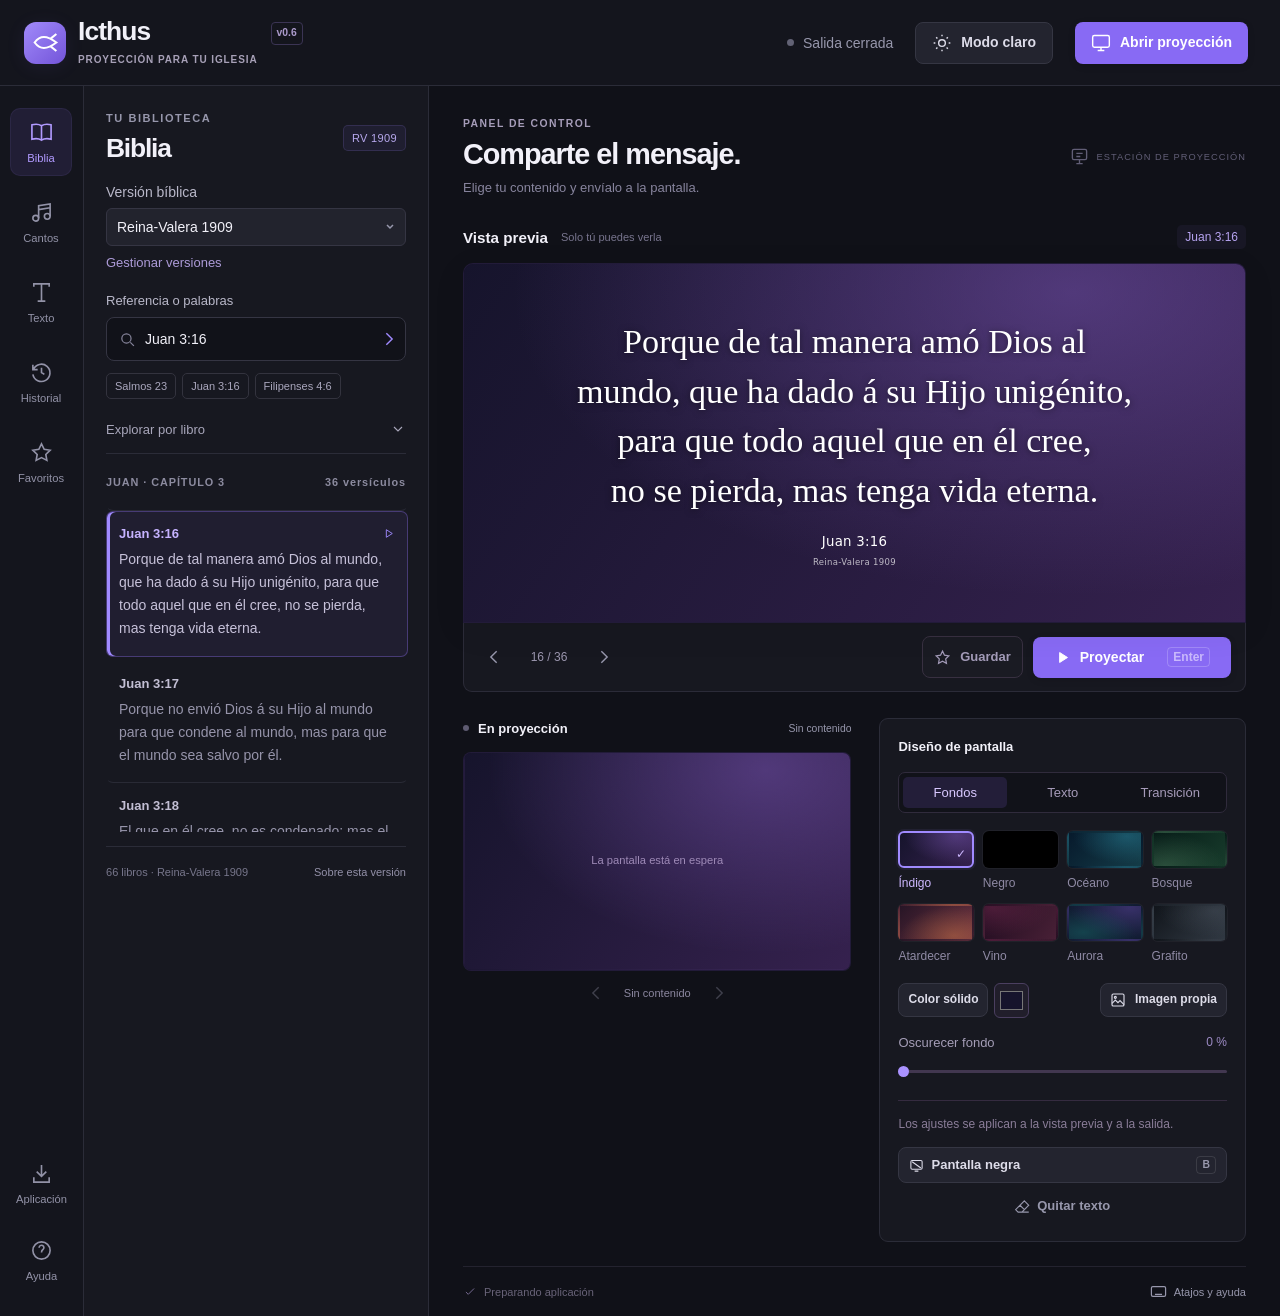
==== commit 61dd5bb0: "Agregar modos claro y oscuro con preferencia guardada" ====
--- a/index.html
+++ b/index.html
@@ -7,13 +7,16 @@
   <title>Icthus · Proyección para tu iglesia</title>
   <link rel="icon" href="./favicon.svg" type="image/svg+xml">
   <link rel="manifest" href="./manifest.webmanifest" crossorigin="use-credentials">
+  <script src="./color-mode.js"></script>
   <link rel="stylesheet" href="./styles.css">
+  <link rel="stylesheet" href="./color-mode.css">
 </head>
 <body>
   <header class="app-header">
-    <a class="brand icthus-brand" href="./" aria-label="Icthus, inicio"><span class="brand-mark"><svg><use href="./icons.svg#fish"/></svg></span><span><strong>Icthus</strong><small>PROYECCIÓN PARA TU IGLESIA</small></span><span class="version-tag">v0.5</span></a>
-    <div class="header-actions"><span class="output-status" id="outputStatus"><i></i>Salida cerrada</span><button class="button primary" id="openOutput"><svg><use href="./icons.svg#monitor"/></svg>Abrir proyección</button></div>
+    <a class="brand icthus-brand" href="./" aria-label="Icthus, inicio"><span class="brand-mark"><svg><use href="./icons.svg#fish"/></svg></span><span><strong>Icthus</strong><small>PROYECCIÓN PARA TU IGLESIA</small></span><span class="version-tag">v0.6</span></a>
+    <div class="header-actions"><span class="output-status" id="outputStatus"><i></i>Salida cerrada</span><button class="button secondary color-mode-toggle" id="colorModeToggle" type="button" aria-label="Activar modo claro" title="Activar modo claro"><svg aria-hidden="true"><use href="./icons.svg#sun"/></svg><span>Modo claro</span></button><button class="button primary" id="openOutput"><svg><use href="./icons.svg#monitor"/></svg>Abrir proyección</button></div>
   </header>
+  <p id="colorModeStatus" class="visually-hidden" role="status" aria-live="polite"></p>
   <div class="workspace">
     <nav class="rail" aria-label="Secciones">
       <div class="rail-main">
@@ -183,7 +186,7 @@
   </dialog>
   <dialog id="helpDialog" class="modal help-modal">
     <div class="modal-heading"><div><span class="eyebrow">EMPEZAMOS JUNTOS</span><h2>Tu pantalla, lista para compartir.</h2></div><button class="icon-button" data-close="helpDialog" aria-label="Cerrar ayuda"><svg><use href="./icons.svg#close"/></svg></button></div>
-    <div class="help-content"><h3>Conecta tu Chromebook</h3><ol><li>Conecta la televisión o el proyector con el cable o adaptador adecuado.</li><li>En <strong>Configuración → Dispositivo → Pantallas</strong>, desactiva la duplicación para tener dos pantallas independientes.</li><li>Pulsa <strong>Abrir proyección</strong> y mueve esa ventana a la pantalla de la iglesia. En Chromebook puedes usar <strong>Buscar + Alt + M</strong>.</li><li>En esa ventana, pulsa <strong>Pantalla completa</strong>. Tu panel de control se queda en la Chromebook.</li></ol>
+    <div class="help-content"><h3>Modo claro y modo oscuro</h3><p>Usa el botón de sol o luna en la parte superior para cambiar la apariencia del panel. Tu elección se conserva en este navegador, incluso sin conexión. Los fondos y colores de las diapositivas se ajustan en <strong>Diseño de pantalla</strong>.</p><h3>Conecta tu Chromebook</h3><ol><li>Conecta la televisión o el proyector con el cable o adaptador adecuado.</li><li>En <strong>Configuración → Dispositivo → Pantallas</strong>, desactiva la duplicación para tener dos pantallas independientes.</li><li>Pulsa <strong>Abrir proyección</strong> y mueve esa ventana a la pantalla de la iglesia. En Chromebook puedes usar <strong>Buscar + Alt + M</strong>.</li><li>En esa ventana, pulsa <strong>Pantalla completa</strong>. Tu panel de control se queda en la Chromebook.</li></ol>
     <h3>Busca y proyecta al momento</h3><p>Escribe <strong>Juan 3:16</strong>, <strong>1 Juan 4:8</strong>, <strong>Salmos 23</strong>, un rango como <strong>Romanos 8:28-30</strong> o palabras que recuerdes. Elegir contenido solo cambia tu vista previa; pulsa <strong>Proyectar</strong> para enviarlo.</p>
     <h3>Tus cantos</h3><p>Pulsa <strong>Agregar</strong>, escribe el título y añade partes como <strong>Verso, Coro, Precoro o Puente</strong>. Cada parte tiene su propio espacio para la letra. Si ya tienes la letra completa, pégala en el editor y pulsa <strong>Convertir en partes</strong>. Revisa sus etiquetas y define el <strong>Orden al proyectar</strong>; puedes agregar el coro varias veces sin duplicar su letra.</p><p>Al elegir un canto aparece su panel de partes. Pulsa una tarjeta para preparar la vista previa o su botón <strong>Proyectar</strong> para mostrarla directamente. Las flechas del teclado avanzan por las pantallas en el orden guardado. También puedes importar letras TXT y respaldos JSON; los respaldos nuevos conservan las partes y su orden.</p><p>Los cantos se guardan en <strong>este navegador y este equipo</strong>. Usa <strong>Respaldar</strong> antes de cambiar de equipo o borrar los datos del navegador. La búsqueda encuentra títulos y letras de tu biblioteca.</p>
     <h3>Atajos fuera de los campos de escritura</h3><div class="shortcut-grid"><kbd>Enter</kbd><span>Proyectar la vista previa</span><kbd>← / →</kbd><span>Cambiar la diapositiva en proyección</span><kbd>B</kbd><span>Activar o quitar pantalla negra</span><kbd>/</kbd><span>Ir al buscador de la sección actual</span><kbd>F</kbd><span>Pantalla completa, en la ventana de proyección</span></div>
--- a/color-mode.css
+++ b/color-mode.css
@@ -0,0 +1,63 @@
+/* Apariencia del panel de control. Las diapositivas conservan su propio diseño. */
+.color-mode-toggle{white-space:nowrap;flex-shrink:0}
+.brand-mark{color:#fff}
+.visually-hidden{position:absolute;width:1px;height:1px;padding:0;margin:-1px;overflow:hidden;clip-path:inset(50%);white-space:nowrap;border:0}
+@media(max-width:740px){.header-actions{gap:8px}.header-actions .color-mode-toggle{width:38px;padding:8px}.color-mode-toggle span{display:none}}
+@media(max-width:420px){.icthus-brand small{display:none}}
+
+:root[data-color-mode="light"]{
+  color-scheme:light;
+  --bg:#f5f6fb;--panel:#fff;--raised:#eef0f7;--border:#d7dbe7;
+  --muted:#5c6278;--text:#23273a;--purple:#6542b6;--accent:#7050cc;--green:#187453;
+  --mode-tint:#eee8fb;--mode-tint-border:#c4b3e8;--mode-hover:#e9ecf5;
+}
+:root[data-color-mode="light"] :is(.app-header,.rail,.preview-toolbar,.display-settings,.modal){background:var(--panel);border-color:var(--border)}
+:root[data-color-mode="light"] .app-header{box-shadow:0 1px 6px #222a4005}
+:root[data-color-mode="light"] .icthus-brand small{color:var(--muted)}
+:root[data-color-mode="light"] :is(.version-tag,.version-badge,.selection-label){background:var(--mode-tint);color:var(--purple);border-color:var(--mode-tint-border)}
+:root[data-color-mode="light"] .secondary{background:var(--panel);color:var(--text);border-color:#bfc5d6}
+:root[data-color-mode="light"] .secondary:hover:not(:disabled){background:var(--mode-hover)}
+:root[data-color-mode="light"] .primary:hover:not(:disabled){background:#6140bd}
+:root[data-color-mode="light"] :is(.rail-button,.icon-button,.quick-refs button){color:var(--muted)}
+:root[data-color-mode="light"] :is(.rail-button:hover,.icon-button:hover:not(:disabled),.verse-card:hover,.song-part-pick:hover){background:var(--mode-hover);color:var(--text)}
+:root[data-color-mode="light"] :is(.rail-button.active,.rail-button.active:hover,.icon-button.purple,.favorite-button[aria-pressed="true"],.screen-buttons [aria-pressed="true"],.background-tools .button[aria-pressed="true"],.format-buttons>button[aria-pressed="true"],.design-tabs button[aria-selected="true"]){background:var(--mode-tint);color:var(--purple);border-color:var(--mode-tint-border);box-shadow:none}
+:root[data-color-mode="light"] :is(.search-box,.text-input,select,.font-size-inputs input[type="number"],.design-tabs,.format-buttons>button,input[type="color"]){background-color:var(--panel);color:var(--text);border-color:#bfc5d6}
+:root[data-color-mode="light"] select{background-image:url("data:image/svg+xml,%3Csvg xmlns='http://www.w3.org/2000/svg' width='12' height='12' fill='none' stroke='%235c6278' stroke-width='1.5'%3E%3Cpath d='m3 4 3 3 3-3'/%3E%3C/svg%3E");background-repeat:no-repeat;background-position:right 9px center;background-size:12px 12px}
+:root[data-color-mode="light"] .search-box:focus-within{border-color:var(--purple);box-shadow:0 0 0 2px var(--mode-tint)}
+:root[data-color-mode="light"] :is(input,textarea)::placeholder{color:#697087}
+:root[data-color-mode="light"] .search-box>svg{color:var(--muted)}
+:root[data-color-mode="light"] :is(.field-label,.search-form label,.version-picker label,.book-browser summary,.design-label,.check-label,.text-color-label,.size-label,.song-step-heading,.song-editor-modal h3,.song-order-label,.song-section-heading>strong,.saved-main strong,.draft-item strong,.empty-library strong,.song-parts-heading h3,.song-parts-help strong,.help-content h3,.help-content strong){color:var(--text)}
+:root[data-color-mode="light"] :is(.results-heading,.field-hint,.library-footer,.library-footer .text-button,.control-heading .eyebrow,.control-heading p,.control-label,.section-heading h3>span,.slide-pagination,.live-toolbar,.theme-swatch,.size-control,.song-desc,.song-bottom,.version-state span,.saved-main p,.saved-card-footer time,.draft-item span,.image-controls p,.design-hint,.fit-status,.design-applies,.song-parts-help,.song-step-pages,.song-step-text,.song-editor-help,.song-section-actions button,.song-order-actions button,.song-order-label>span,.help-content,.app-tools-content p,.workspace-footer,.workspace-footer>span svg){color:var(--muted)}
+:root[data-color-mode="light"] :is(.version-picker .text-button,.quick-refs button:hover,.theme-swatch.selected,.size-label output,.saved-kind,.saved-star[aria-pressed="true"],.saved-main:hover strong,.favorite-button:hover:not(:disabled),.draft-browser summary,.image-controls .text-button,.advanced-design summary,.reset-style,.song-parts-heading .eyebrow,.song-step-status,.song-part-project,.song-part-project:hover,.song-section-actions button:hover:not(:disabled),.song-order-actions button:hover:not(:disabled),.song-paste summary){color:var(--purple)}
+:root[data-color-mode="light"] :is(.book-browser,.quick-refs button,.verse-card,.workspace-footer,.advanced-design,.design-applies,.song-paste,.song-step-footer,.song-editor-footer,.draft-item){border-color:var(--border)}
+:root[data-color-mode="light"] .verse-card .verse-title{color:var(--text)}
+:root[data-color-mode="light"] .verse-card .verse-body{color:var(--muted)}
+:root[data-color-mode="light"] .verse-card.selected{background:var(--mode-tint);border-color:var(--mode-tint-border);box-shadow:inset 3px 0 var(--purple)}
+:root[data-color-mode="light"] .verse-card.selected :is(.verse-title,.verse-body){color:#39245b}
+:root[data-color-mode="light"] :is(.song-card,.saved-card,.song-section-editor,.song-step-card,.song-order-list li){background:var(--panel);border-color:var(--border)}
+:root[data-color-mode="light"] :is(.song-card.selected,.draft-browser,.song-parts-panel,.song-order-editor,.image-controls){background:#f7f5fc;border-color:var(--mode-tint-border)}
+:root[data-color-mode="light"] .song-step-card.in-preview{border-color:var(--purple);box-shadow:0 0 0 1px var(--mode-tint-border)}
+:root[data-color-mode="light"] .song-step-number{color:var(--purple);border-color:var(--mode-tint-border)}
+:root[data-color-mode="light"] .song-step-card.in-output{background:#edf8f2;border-color:#65a88a}
+:root[data-color-mode="light"] :is(.in-output .song-step-status,.in-output .song-part-project,.draft-status,.app-tools-content .draft-status,.version-state span.available){color:var(--green)}
+:root[data-color-mode="light"] .song-editor-footer{background:var(--panel)}
+:root[data-color-mode="light"] .favorite-button{background:var(--panel);color:var(--muted);border-color:#bfc5d6}
+:root[data-color-mode="light"] input[type="range"]{background:#cbd0e0}
+:root[data-color-mode="light"] input[type="range"]::-webkit-slider-thumb{background:var(--accent)}
+:root[data-color-mode="light"] input[type="range"]::-moz-range-thumb{background:var(--accent)}
+:root[data-color-mode="light"] .check-label input{accent-color:var(--accent)}
+:root[data-color-mode="light"] :is(.results-list,.song-part-steps,.song-order-list){scrollbar-color:#bbc0d2 transparent}
+:root[data-color-mode="light"] kbd{color:var(--muted);border-color:#bfc5d6}
+:root[data-color-mode="light"] .project-button kbd{color:#fff;border-color:#ffffff66}
+:root[data-color-mode="light"] .toast{background:var(--panel);color:var(--text);border-color:var(--mode-tint-border);box-shadow:0 8px 35px #26334a24}
+:root[data-color-mode="light"] .modal{box-shadow:0 20px 100px #20283c40}
+:root[data-color-mode="light"] .modal::backdrop{background:#26314a77}
+:root[data-color-mode="light"] :is(.app-tools-content .install-hint,.app-tools-content .backup-summary){background:var(--mode-tint);color:#49336e;border-color:var(--mode-tint-border)}
+:root[data-color-mode="light"] .app-tools-content input::file-selector-button,:root[data-color-mode="light"] .versions-modal input[type="file"]::file-selector-button{background:var(--raised);color:var(--text);border-color:var(--border)}
+:root[data-color-mode="light"] :is(.form-error,.app-tools-content .form-error,.draft-status.save-error){color:#a13131}
+:root[data-color-mode="light"] .search-error{color:#8c3c28;background:#fff3ed;border-color:#e8b9a6}
+:root[data-color-mode="light"] :is(.fit-status.fit-warning,.song-paste #songPasteReplace){color:#87500e}
+:root[data-color-mode="light"] .fit-status.fit-warning{background:#fff4df;border-color:#e4c58c}
+
+:root[data-color-mode="light"] .design-tabs button:not([aria-selected="true"]){color:var(--muted)}
+:root[data-color-mode="light"] .song-order-editor #songEditorCount{color:var(--muted);border-color:var(--border)}
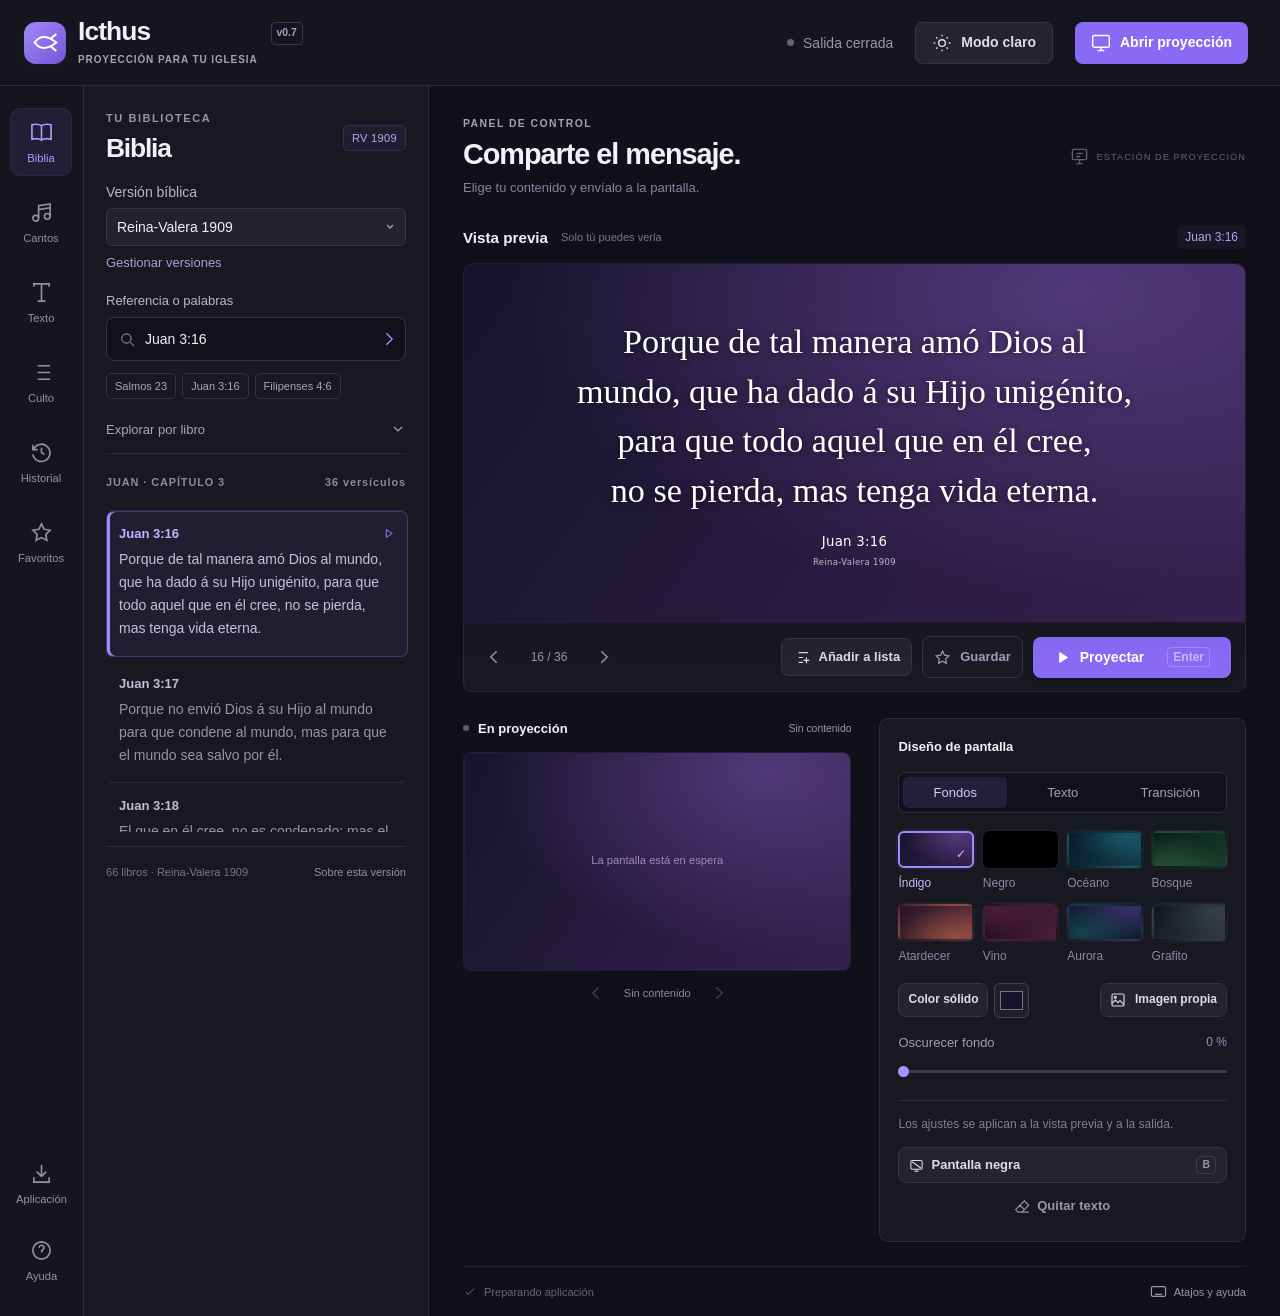
==== commit c1b2b7e6: "Añadir lista del culto con orden, proyección secuencial y respaldo Permite reunir cantos, pasajes y " ====
--- a/index.html
+++ b/index.html
@@ -10,10 +10,11 @@
   <script src="./color-mode.js"></script>
   <link rel="stylesheet" href="./styles.css">
   <link rel="stylesheet" href="./color-mode.css">
+  <link rel="stylesheet" href="./service-list.css">
 </head>
 <body>
   <header class="app-header">
-    <a class="brand icthus-brand" href="./" aria-label="Icthus, inicio"><span class="brand-mark"><svg><use href="./icons.svg#fish"/></svg></span><span><strong>Icthus</strong><small>PROYECCIÓN PARA TU IGLESIA</small></span><span class="version-tag">v0.6</span></a>
+    <a class="brand icthus-brand" href="./" aria-label="Icthus, inicio"><span class="brand-mark"><svg><use href="./icons.svg#fish"/></svg></span><span><strong>Icthus</strong><small>PROYECCIÓN PARA TU IGLESIA</small></span><span class="version-tag">v0.7</span></a>
     <div class="header-actions"><span class="output-status" id="outputStatus"><i></i>Salida cerrada</span><button class="button secondary color-mode-toggle" id="colorModeToggle" type="button" aria-label="Activar modo claro" title="Activar modo claro"><svg aria-hidden="true"><use href="./icons.svg#sun"/></svg><span>Modo claro</span></button><button class="button primary" id="openOutput"><svg><use href="./icons.svg#monitor"/></svg>Abrir proyección</button></div>
   </header>
   <p id="colorModeStatus" class="visually-hidden" role="status" aria-live="polite"></p>
@@ -23,6 +24,7 @@
         <button class="rail-button active" data-tab="bible" aria-label="Biblia" aria-pressed="true"><svg><use href="./icons.svg#book"/></svg><span>Biblia</span></button>
         <button class="rail-button" data-tab="songs" aria-label="Cantos" aria-pressed="false"><svg><use href="./icons.svg#music"/></svg><span>Cantos</span></button>
         <button class="rail-button" data-tab="text" aria-label="Texto libre" aria-pressed="false"><svg><use href="./icons.svg#text"/></svg><span>Texto</span></button>
+        <button class="rail-button" data-tab="service" aria-label="Lista del culto" aria-pressed="false"><svg><use href="./icons.svg#list"/></svg><span>Culto <span id="serviceNavCount" class="service-nav-count"></span></span></button>
         <button class="rail-button" data-tab="history" aria-label="Historial" aria-pressed="false"><svg><use href="./icons.svg#history"/></svg><span>Historial</span></button>
         <button class="rail-button" data-tab="favorites" aria-label="Favoritos" aria-pressed="false"><svg><use href="./icons.svg#star"/></svg><span>Favoritos</span></button>
       </div>
@@ -74,6 +76,16 @@
         <div class="results-list saved-list" id="favoritesResults" aria-label="Contenido favorito"></div>
         <footer class="library-footer">Pulsa la estrella de la vista previa para guardar o quitar un favorito.</footer>
       </section>
+      <section id="servicePanel" class="content-panel" hidden>
+        <div class="panel-heading"><div><span class="eyebrow">ORDEN DE LA REUNIÓN</span><h1>Lista del culto</h1></div><svg class="heading-icon"><use href="./icons.svg#list"/></svg></div>
+        <label class="field-label" for="serviceName">Nombre de la lista</label><input id="serviceName" class="text-input" maxlength="160" placeholder="Mi culto" value="Mi culto">
+        <p class="service-help">Reúne cantos, lecturas y anuncios. Elegir un elemento lo prepara; pulsa <strong>Proyectar</strong> para enviarlo.</p>
+        <div class="service-sources" aria-label="Buscar contenido para la lista"><button class="button secondary small" data-service-source="songs">Cantos</button><button class="button secondary small" data-service-source="bible">Biblia</button><button class="button secondary small" data-service-source="text">Anuncios</button></div>
+        <div class="results-heading"><span>ELEMENTOS DEL CULTO</span><span id="serviceCount">0 / 100</span></div>
+        <div class="results-list service-items" id="serviceItems" aria-label="Orden del culto"></div>
+        <p class="draft-status service-status" id="serviceStatus" role="status"></p>
+        <footer class="library-footer"><span>Los cantos siguen tu biblioteca. Lecturas y anuncios quedan guardados en la lista.</span><button class="text-button" id="clearServiceList" disabled>Vaciar lista</button></footer>
+      </section>
     </aside>
     <main class="control-panel">
       <div class="control-heading"><div><span class="eyebrow">PANEL DE CONTROL</span><h2>Comparte el mensaje.</h2><p>Elige tu contenido y envíalo a la pantalla.</p></div><span class="control-label"><svg><use href="./icons.svg#projector"/></svg>ESTACIÓN DE PROYECCIÓN</span></div>
@@ -82,10 +94,11 @@
         <p class="song-parts-help">Elige una parte para verla en la vista previa, o pulsa su botón <strong>Proyectar</strong> para enviarla directamente. Después puedes avanzar con las flechas del teclado.</p>
         <div id="songPartSteps" class="song-part-steps" aria-label="Secuencia del canto"></div>
       </section>
+      <section class="service-live-bar" id="serviceLiveBar" aria-label="Controles de la lista en proyección" hidden><div><span class="eyebrow">SIGUIENDO LA LISTA DEL CULTO</span><p id="serviceLiveTitle"></p><small>Las flechas recorren las pantallas y después pasan al siguiente elemento.</small></div><div class="service-live-actions"><button class="button secondary small" id="servicePreviousItem">Elemento anterior</button><button class="button secondary small" id="serviceNextItem">Elemento siguiente</button></div></section>
       <section class="preview-section" aria-label="Vista previa del contenido seleccionado">
         <div class="section-heading"><h3>Vista previa <span>Solo tú puedes verla</span></h3><span class="selection-label" id="selectionLabel">Cargando…</span></div>
         <div id="previewStage" class="slide-stage preview-stage" data-theme="indigo"><div class="stage-placeholder"><svg><use href="./icons.svg#book"/></svg><p>Selecciona un versículo para comenzar</p></div></div>
-        <div class="preview-toolbar"><div class="slide-pagination"><button class="icon-button" id="previewPrev" aria-label="Diapositiva anterior en vista previa" disabled><svg><use href="./icons.svg#chevron-left"/></svg></button><span id="previewPosition">0 / 0</span><button class="icon-button" id="previewNext" aria-label="Siguiente diapositiva en vista previa" disabled><svg><use href="./icons.svg#chevron-right"/></svg></button></div><div class="preview-actions"><button class="button favorite-button" id="toggleFavorite" aria-label="Guardar en favoritos" aria-pressed="false" disabled><svg><use href="./icons.svg#star"/></svg><span>Guardar</span></button><button class="button primary project-button" id="projectSlide" disabled><svg><use href="./icons.svg#play"/></svg>Proyectar <kbd>Enter</kbd></button></div></div>
+        <div class="preview-toolbar"><div class="slide-pagination"><button class="icon-button" id="previewPrev" aria-label="Diapositiva anterior en vista previa" disabled><svg><use href="./icons.svg#chevron-left"/></svg></button><span id="previewPosition">0 / 0</span><button class="icon-button" id="previewNext" aria-label="Siguiente diapositiva en vista previa" disabled><svg><use href="./icons.svg#chevron-right"/></svg></button></div><div class="preview-actions"><button class="button secondary add-to-service" id="addToService" aria-label="Añadir contenido a la lista del culto" title="Añadir a la lista del culto" disabled><svg><use href="./icons.svg#list-plus"/></svg><span>Añadir a lista</span></button><button class="button favorite-button" id="toggleFavorite" aria-label="Guardar en favoritos" aria-pressed="false" disabled><svg><use href="./icons.svg#star"/></svg><span>Guardar</span></button><button class="button primary project-button" id="projectSlide" disabled><svg><use href="./icons.svg#play"/></svg>Proyectar <kbd>Enter</kbd></button></div></div>
       </section>
       <div class="lower-grid">
         <section class="live-section" aria-label="Contenido enviado a proyección">
@@ -131,6 +144,13 @@
       <footer class="workspace-footer"><span id="offlineStatus"><svg><use href="./icons.svg#check"/></svg>Preparando aplicación</span><button class="text-button" id="shortcutsHelp"><svg><use href="./icons.svg#keyboard"/></svg>Atajos y ayuda</button></footer>
     </main>
   </div>
+  <dialog id="serviceAddDialog" class="modal service-add-modal" aria-labelledby="serviceAddTitle"><form id="serviceAddForm">
+    <div class="modal-heading"><div><span class="eyebrow">LISTA DEL CULTO</span><h2 id="serviceAddTitle">Añadir contenido</h2></div><button type="button" class="icon-button" data-close="serviceAddDialog" aria-label="Cerrar añadir a la lista"><svg><use href="./icons.svg#close"/></svg></button></div>
+    <label class="field-label" for="serviceAddScope">Contenido que quieres añadir</label><select class="text-input" id="serviceAddScope"></select>
+    <label class="field-label" for="serviceItemTitle">Nombre en la lista</label><input class="text-input" id="serviceItemTitle" maxlength="160" required>
+    <p class="service-help" id="serviceAddInfo"></p><p class="form-error" id="serviceAddError" role="alert"></p>
+    <div class="modal-footer"><button type="button" class="button secondary" data-close="serviceAddDialog">Cancelar</button><button class="button primary" type="submit" id="serviceConfirmAdd">Añadir a la lista</button></div>
+  </form></dialog>
   <dialog id="songDialog" class="modal song-editor-modal">
     <form id="songForm">
       <div class="modal-heading"><div><span class="eyebrow">TU BIBLIOTECA</span><h2 id="songDialogTitle">Agregar canto</h2></div><button class="icon-button" type="button" data-close="songDialog" aria-label="Cerrar editor de canto"><svg><use href="./icons.svg#close"/></svg></button></div>
@@ -173,28 +193,28 @@
       <p id="installChromeHelp">En tu Chromebook, abre el menú de Chrome y elige <strong>Transmitir, guardar y compartir → Instalar página como app</strong>. También puede aparecer un icono de instalación en la barra de direcciones.</p>
       <p id="hostedInstallNotice" class="install-hint" hidden>Para tener la copia independiente, instala Icthus desde su nuevo enlace de GitHub Pages. Instalarla desde este enlace conserva el alojamiento actual.</p>
       <p id="appOfflineInfo">Abre Icthus con internet y espera el aviso «Lista sin conexión» antes de usarla sin red.</p>
-      <h3>Trasladar mis datos</h3><p>La copia incluye cantos con sus partes y orden, favoritos, historial, borradores y ajustes. Guárdala para llevarlos a otro enlace o equipo.</p>
+      <h3>Trasladar mis datos</h3><p>La copia incluye cantos con sus partes y orden, favoritos, historial, borradores, ajustes y lista del culto. Guárdala para llevarlos a otro enlace o equipo.</p>
       <button class="button secondary" id="exportAppData"><svg><use href="./icons.svg#download"/></svg>Descargar copia de mis datos</button>
       <p>Las versiones bíblicas y las imágenes de fondo se vuelven a importar en el nuevo enlace.</p>
       <label for="appBackupFile" class="field-label">Restaurar una copia de Icthus (.json)</label><input id="appBackupFile" type="file" accept="application/json,.json">
       <p id="appBackupSummary" class="backup-summary" hidden></p>
-      <p>Restaurar reemplaza los cantos, favoritos, historial, borradores y ajustes de este enlace por los de la copia.</p>
+      <p>Restaurar reemplaza los cantos, favoritos, historial, borradores y ajustes de este enlace por los de la copia. La lista del culto se reemplaza si la copia la incluye; las copias anteriores la conservan.</p>
       <button class="button secondary" id="restoreAppData" disabled>Restaurar esta copia</button>
       <p id="appBackupError" class="form-error" role="alert"></p><p id="appBackupStatus" class="draft-status" role="status"></p>
-      <section id="hostedPackageDownload" hidden><h3>Copia independiente</h3><p>Paquete preparado para publicar en GitHub Pages, con instrucciones para instalar Icthus en tu Chromebook. Tus datos personales se trasladan por separado con la copia de arriba.</p><a class="button secondary" href="./icthus-independiente.zip" download><svg><use href="./icons.svg#download"/></svg>Descargar paquete independiente</a></section>
+      <section id="hostedPackageDownload" hidden><h3>Copia independiente</h3><p>Paquete preparado para publicar en GitHub Pages, con instrucciones para instalar Icthus en tu Chromebook. Tus datos personales se trasladan por separado con la copia de arriba.</p><a class="button secondary" href="https://github.com/Icthus7/Icthus/archive/refs/heads/main.zip" download><svg><use href="./icons.svg#download"/></svg>Descargar paquete independiente</a></section>
     </div><div class="modal-footer"><button class="button secondary" data-close="appToolsDialog">Cerrar</button></div>
   </dialog>
   <dialog id="helpDialog" class="modal help-modal">
     <div class="modal-heading"><div><span class="eyebrow">EMPEZAMOS JUNTOS</span><h2>Tu pantalla, lista para compartir.</h2></div><button class="icon-button" data-close="helpDialog" aria-label="Cerrar ayuda"><svg><use href="./icons.svg#close"/></svg></button></div>
     <div class="help-content"><h3>Modo claro y modo oscuro</h3><p>Usa el botón de sol o luna en la parte superior para cambiar la apariencia del panel. Tu elección se conserva en este navegador, incluso sin conexión. Los fondos y colores de las diapositivas se ajustan en <strong>Diseño de pantalla</strong>.</p><h3>Conecta tu Chromebook</h3><ol><li>Conecta la televisión o el proyector con el cable o adaptador adecuado.</li><li>En <strong>Configuración → Dispositivo → Pantallas</strong>, desactiva la duplicación para tener dos pantallas independientes.</li><li>Pulsa <strong>Abrir proyección</strong> y mueve esa ventana a la pantalla de la iglesia. En Chromebook puedes usar <strong>Buscar + Alt + M</strong>.</li><li>En esa ventana, pulsa <strong>Pantalla completa</strong>. Tu panel de control se queda en la Chromebook.</li></ol>
     <h3>Busca y proyecta al momento</h3><p>Escribe <strong>Juan 3:16</strong>, <strong>1 Juan 4:8</strong>, <strong>Salmos 23</strong>, un rango como <strong>Romanos 8:28-30</strong> o palabras que recuerdes. Elegir contenido solo cambia tu vista previa; pulsa <strong>Proyectar</strong> para enviarlo.</p>
-    <h3>Tus cantos</h3><p>Pulsa <strong>Agregar</strong>, escribe el título y añade partes como <strong>Verso, Coro, Precoro o Puente</strong>. Cada parte tiene su propio espacio para la letra. Si ya tienes la letra completa, pégala en el editor y pulsa <strong>Convertir en partes</strong>. Revisa sus etiquetas y define el <strong>Orden al proyectar</strong>; puedes agregar el coro varias veces sin duplicar su letra.</p><p>Al elegir un canto aparece su panel de partes. Pulsa una tarjeta para preparar la vista previa o su botón <strong>Proyectar</strong> para mostrarla directamente. Las flechas del teclado avanzan por las pantallas en el orden guardado. También puedes importar letras TXT y respaldos JSON; los respaldos nuevos conservan las partes y su orden.</p><p>Los cantos se guardan en <strong>este navegador y este equipo</strong>. Usa <strong>Respaldar</strong> antes de cambiar de equipo o borrar los datos del navegador. La búsqueda encuentra títulos y letras de tu biblioteca.</p>
+    <h3>Lista del culto</h3><p>Selecciona contenido y pulsa <strong>Añadir a lista</strong> junto a la vista previa. Puedes añadir un versículo, un pasaje completo, un canto o un anuncio. En <strong>Culto</strong>, cambia el nombre de la lista y usa <strong>Subir, Bajar o Quitar</strong> para ordenar los elementos. Elegir uno lo prepara sin cambiar la salida; su botón <strong>Proyectar</strong> lo envía a la pantalla.</p><p>Al proyectar desde la lista, las flechas recorren las pantallas del elemento y luego pasan al siguiente. Los botones <strong>Elemento anterior/siguiente</strong> permiten saltar de contenido. Los cantos usan la versión actual de tu biblioteca; si eliminas uno, queda disponible la copia que añadiste. La lista se guarda automáticamente y se incluye en la copia de tus datos.</p><h3>Tus cantos</h3><p>Pulsa <strong>Agregar</strong>, escribe el título y añade partes como <strong>Verso, Coro, Precoro o Puente</strong>. Cada parte tiene su propio espacio para la letra. Si ya tienes la letra completa, pégala en el editor y pulsa <strong>Convertir en partes</strong>. Revisa sus etiquetas y define el <strong>Orden al proyectar</strong>; puedes agregar el coro varias veces sin duplicar su letra.</p><p>Al elegir un canto aparece su panel de partes. Pulsa una tarjeta para preparar la vista previa o su botón <strong>Proyectar</strong> para mostrarla directamente. Las flechas del teclado avanzan por las pantallas en el orden guardado. También puedes importar letras TXT y respaldos JSON; los respaldos nuevos conservan las partes y su orden.</p><p>Los cantos se guardan en <strong>este navegador y este equipo</strong>. Usa <strong>Respaldar</strong> antes de cambiar de equipo o borrar los datos del navegador. La búsqueda encuentra títulos y letras de tu biblioteca.</p>
     <h3>Atajos fuera de los campos de escritura</h3><div class="shortcut-grid"><kbd>Enter</kbd><span>Proyectar la vista previa</span><kbd>← / →</kbd><span>Cambiar la diapositiva en proyección</span><kbd>B</kbd><span>Activar o quitar pantalla negra</span><kbd>/</kbd><span>Ir al buscador de la sección actual</span><kbd>F</kbd><span>Pantalla completa, en la ventana de proyección</span></div>
     <h3>Fondos y estilo de texto</h3><p>En <strong>Diseño de pantalla</strong> encontrarás las pestañas <strong>Fondos</strong>, <strong>Texto</strong> y <strong>Transición</strong>. Puedes elegir un fondo prediseñado, un color o una imagen propia; ajustar la tipografía, el tamaño y la distribución; y elegir el cambio entre diapositivas. Las imágenes se guardan en este navegador. El tamaño se adapta a la resolución de la pantalla.</p><p><strong>Ajustar para que quepa</strong> reduce la letra cuando hace falta para mostrar el texto completo. Si lo desactivas, revisa el aviso de desbordamiento. Las transiciones respetan la preferencia de movimiento reducido del equipo.</p>
     <h3>Historial y favoritos</h3><p><strong>Historial</strong> conserva los últimos 60 contenidos que envíes a proyección. La estrella de la vista previa guarda un <strong>Favorito</strong>, con su versión bíblica. Recuperar contenido siempre lo prepara primero en la vista previa.</p>
     <h3>Borradores automáticos</h3><p>Mientras escribes un canto o anuncio, Icthus guarda un borrador en este navegador. Los anuncios se recuperan al abrir la aplicación; los cantos se retoman desde <strong>Cantos → Borradores guardados</strong>. Al guardar un canto en tu biblioteca se elimina su borrador. Si no hay espacio para guardar, aparecerá un aviso.</p>
     <h3>Versiones bíblicas</h3><p>La descarga incluye <strong>Reina-Valera 1909</strong>, con su ortografía original, de dominio público. <strong>Reina-Valera 1960</strong> y <strong>Traducción en Lenguaje Actual</strong> aparecen como pendientes hasta que importes sus archivos autorizados en <strong>Gestionar versiones</strong>. El selector conserva la edición activa cuando el archivo solicitado no está cargado.</p><p id="activeVersionCopyright">Reina-Valera 1909 · Dominio público.</p><p>Fuente de RV1909: <a href="https://ebible.org/find/details.php?id=spaRV1909" target="_blank" rel="noopener">eBible.org</a>. <a href="https://support.google.com/chromebook/answer/1060909?hl=es" target="_blank" rel="noopener">Ayuda de Google sobre pantallas</a>.</p>
-    <h3>Sin conexión y desde cero</h3><p>Abre la aplicación con internet al menos una vez y espera el aviso <strong>Lista sin conexión</strong>. Después podrás usar el contenido descargado en el mismo navegador. Puedes descargar el código para estudiarlo y seguir construyendo esta aplicación.</p><a class="button secondary code-download" href="./icthus-codigo.zip" download><svg><use href="./icons.svg#download"/></svg>Descargar código fuente</a></div>
+    <h3>Sin conexión y desde cero</h3><p>Abre la aplicación con internet al menos una vez y espera el aviso <strong>Lista sin conexión</strong>. Después podrás usar el contenido descargado en el mismo navegador. Puedes descargar el código para estudiarlo y seguir construyendo esta aplicación.</p><a class="button secondary code-download" href="https://github.com/Icthus7/Icthus/archive/refs/heads/main.zip" download><svg><use href="./icons.svg#download"/></svg>Descargar código fuente</a></div>
   </dialog>
   <div id="toast" class="toast" role="status" aria-live="polite" hidden></div>
   <noscript>Activa JavaScript para buscar y proyectar contenido.</noscript>
--- a/service-list.css
+++ b/service-list.css
@@ -0,0 +1,40 @@
+.service-nav-count{font-size:.65rem;color:var(--purple);font-variant-numeric:tabular-nums}
+.service-help{font-size:.875rem;line-height:1.7;color:var(--muted);margin:0 0 17px}
+.service-help strong{color:var(--text);font-weight:550}
+.service-sources{display:flex;flex-wrap:wrap;gap:7px;margin-bottom:24px}
+.service-status{font-size:.8125rem;line-height:1.6;margin-top:13px}
+.service-item{border:1px solid var(--border);border-radius:9px;background:var(--panel);margin-bottom:12px;overflow:hidden}
+.service-item-pick{display:flex;width:100%;gap:11px;padding:14px 12px;text-align:left;align-items:flex-start}
+.service-item-pick:hover{background:var(--raised)}
+.service-number{display:grid;place-items:center;min-width:25px;height:25px;border:1px solid var(--border);border-radius:6px;font-size:.8125rem;color:var(--purple);font-variant-numeric:tabular-nums}
+.service-item-info{display:grid;gap:7px;min-width:0}
+.service-kind{display:flex;gap:6px;align-items:center;color:var(--purple);font-size:.75rem}
+.service-kind svg{width:14px;height:14px}
+.service-item-info strong{font-size:.9375rem;line-height:1.5;font-weight:550;overflow-wrap:anywhere}
+.service-detail{color:var(--muted);font-size:.75rem;line-height:1.6}
+.service-item-footer{display:flex;align-items:center;gap:8px;justify-content:space-between;border-top:1px solid var(--border);padding:9px 12px;min-height:40px}
+.service-item-footer>span{font-size:.75rem;color:var(--purple);line-height:1.4}
+.service-project{display:flex;gap:5px;align-items:center;margin-left:auto;color:var(--purple);font-size:.875rem;padding:3px 0;white-space:nowrap}
+.service-project svg{width:15px;height:15px}
+.service-item-actions{display:flex;justify-content:flex-end;gap:16px;padding:0 12px 10px}
+.service-item-actions button{font-size:.875rem;color:var(--muted);padding:4px 0}
+.service-item-actions button:hover:not(:disabled){color:var(--purple)}
+.service-item.is-preview{border-color:var(--purple);box-shadow:0 0 0 1px #a08aff33}
+.service-item.is-live{border-color:var(--green)}
+.service-item.is-live .service-item-footer>span{color:var(--green)}
+.service-live-bar{display:flex;justify-content:space-between;align-items:center;gap:20px;padding:16px 18px;border:1px solid var(--border);border-left:3px solid var(--green);border-radius:9px;background:var(--panel);margin-bottom:25px}
+.service-live-bar .eyebrow{font-size:.69rem;letter-spacing:.09em;margin-bottom:7px;color:var(--green)}
+.service-live-bar p{font-size:.9375rem;line-height:1.5;overflow-wrap:anywhere}
+.service-live-bar small{display:block;color:var(--muted);font-size:.75rem;line-height:1.6;margin-top:5px}
+.service-live-actions{display:flex;flex-wrap:wrap;gap:8px;flex-shrink:0;max-width:260px}
+.service-live-actions .button{font-size:.875rem}
+.add-to-service{font-size:.8125rem;padding:9px 11px;min-height:38px}
+.add-to-service svg{width:17px;height:17px}
+#servicePanel .library-footer{gap:10px}
+#servicePanel .library-footer>span{line-height:1.7}
+:root[data-color-mode="light"] .service-status.save-error{color:#a13131}
+@media(max-width:1180px){.add-to-service span{display:none}.add-to-service{padding:9px}.service-live-bar{flex-wrap:wrap;gap:13px}.service-live-actions{max-width:none}}
+@media(max-width:740px){#servicePanel .service-items{max-height:410px}#servicePanel .library-footer{padding-bottom:20px}.service-live-bar{padding:14px}.service-sources{margin-bottom:18px}}
+@media(min-width:481px) and (max-width:740px){.add-to-service span{display:inline}}
+
+@media(max-width:480px){.preview-toolbar{flex-wrap:wrap;gap:10px}.preview-toolbar .preview-actions{margin-left:auto}}
